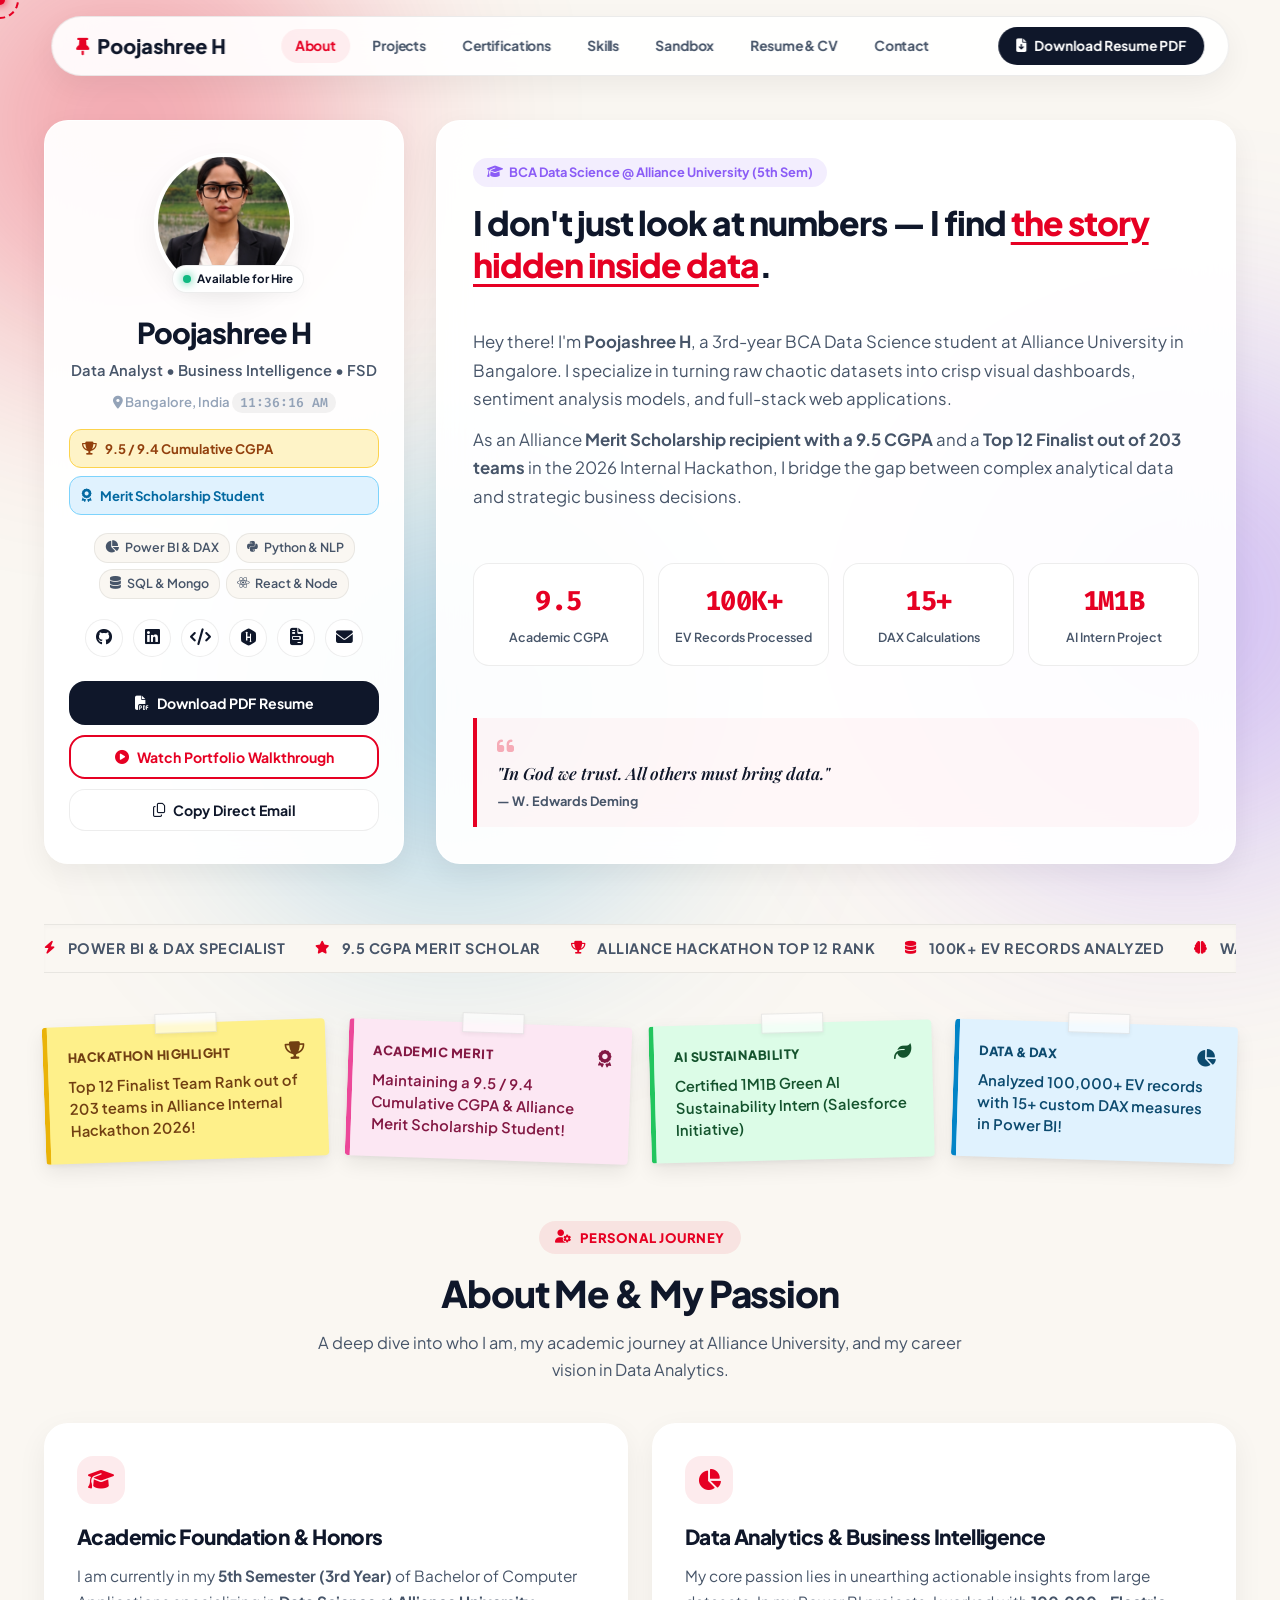
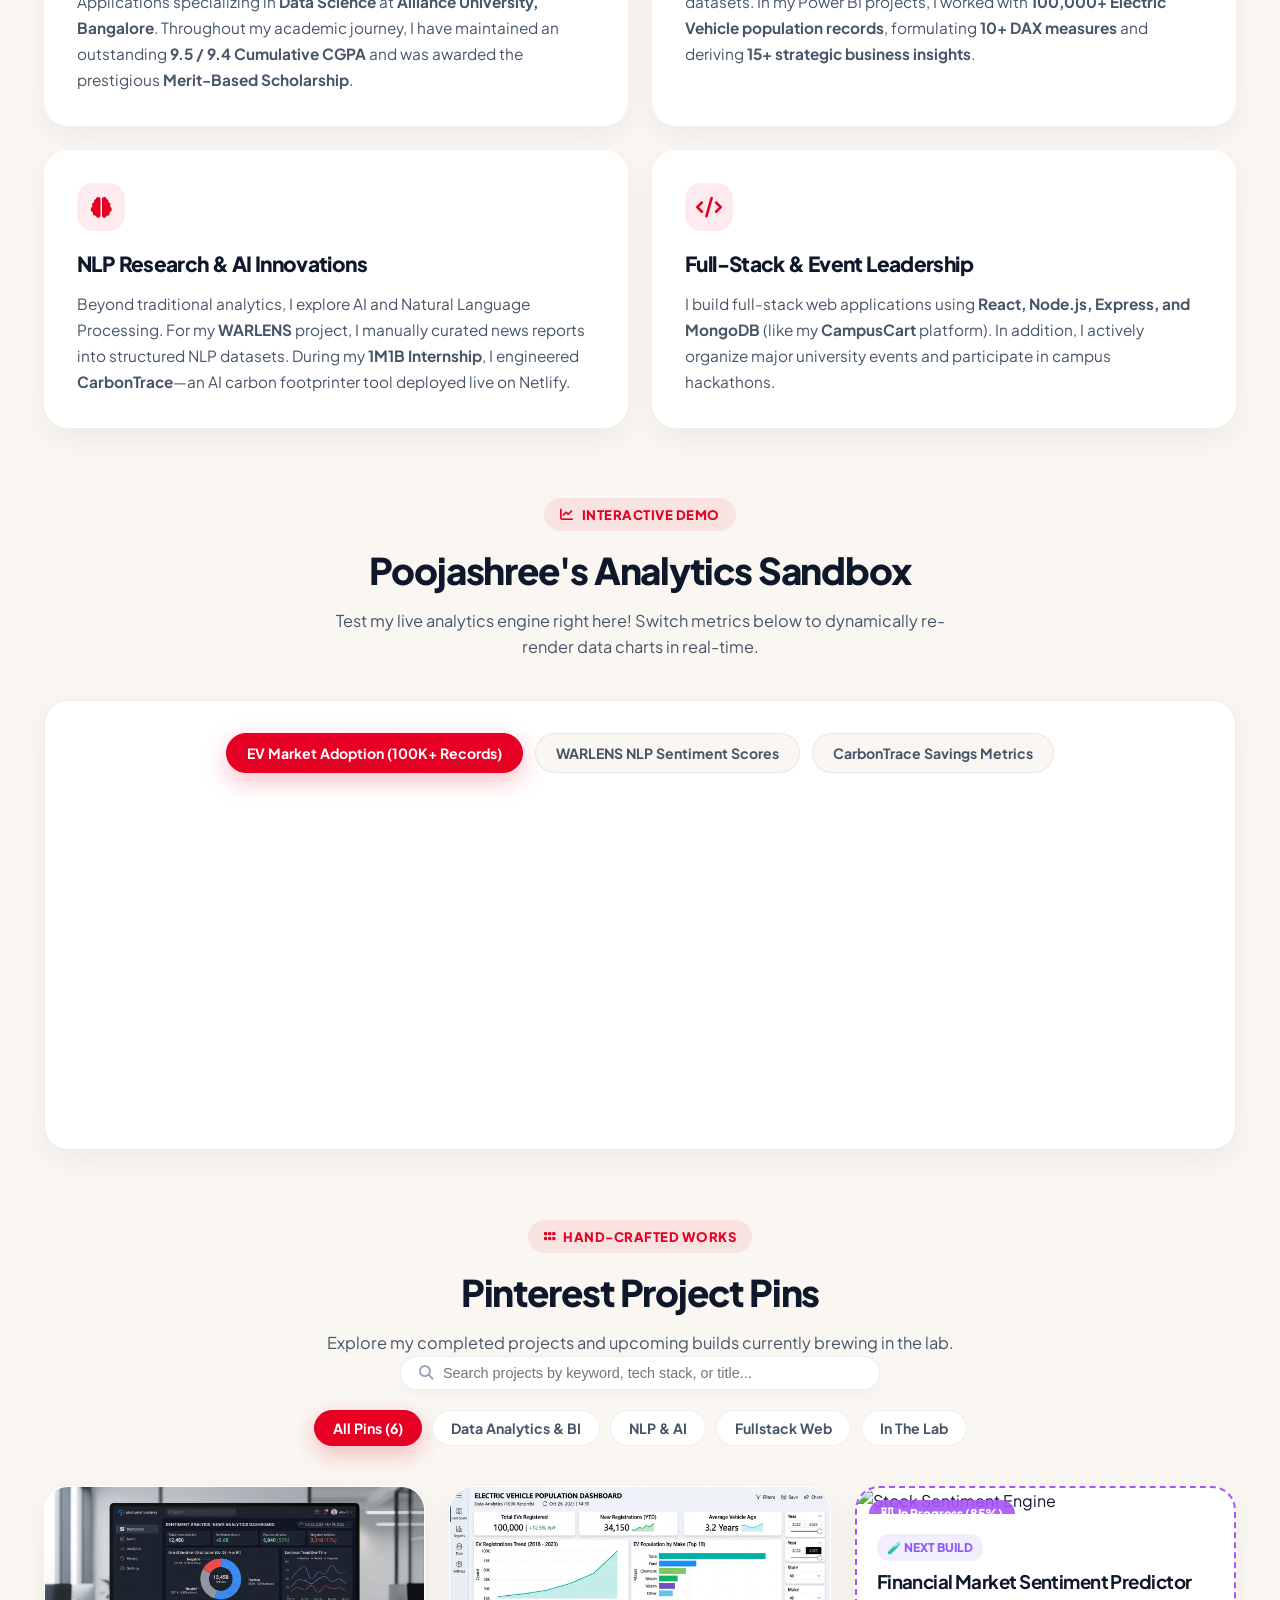
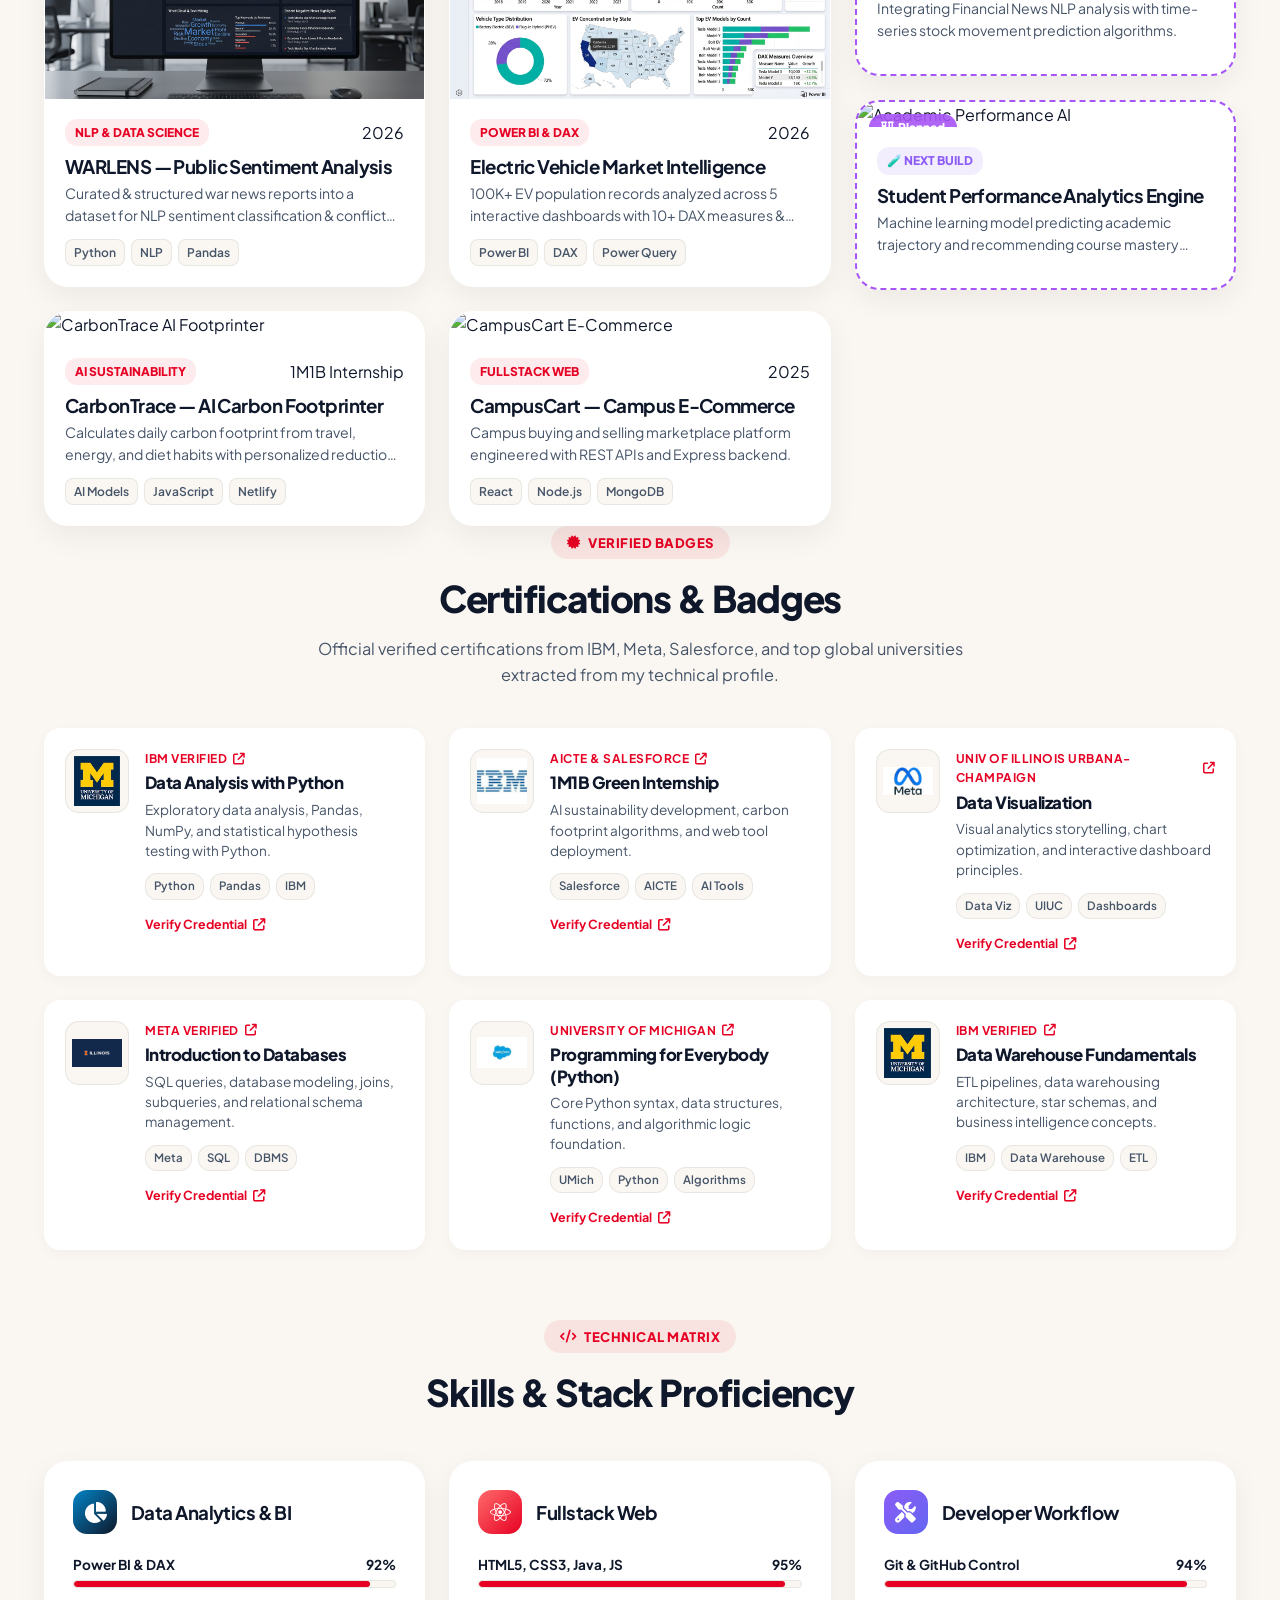
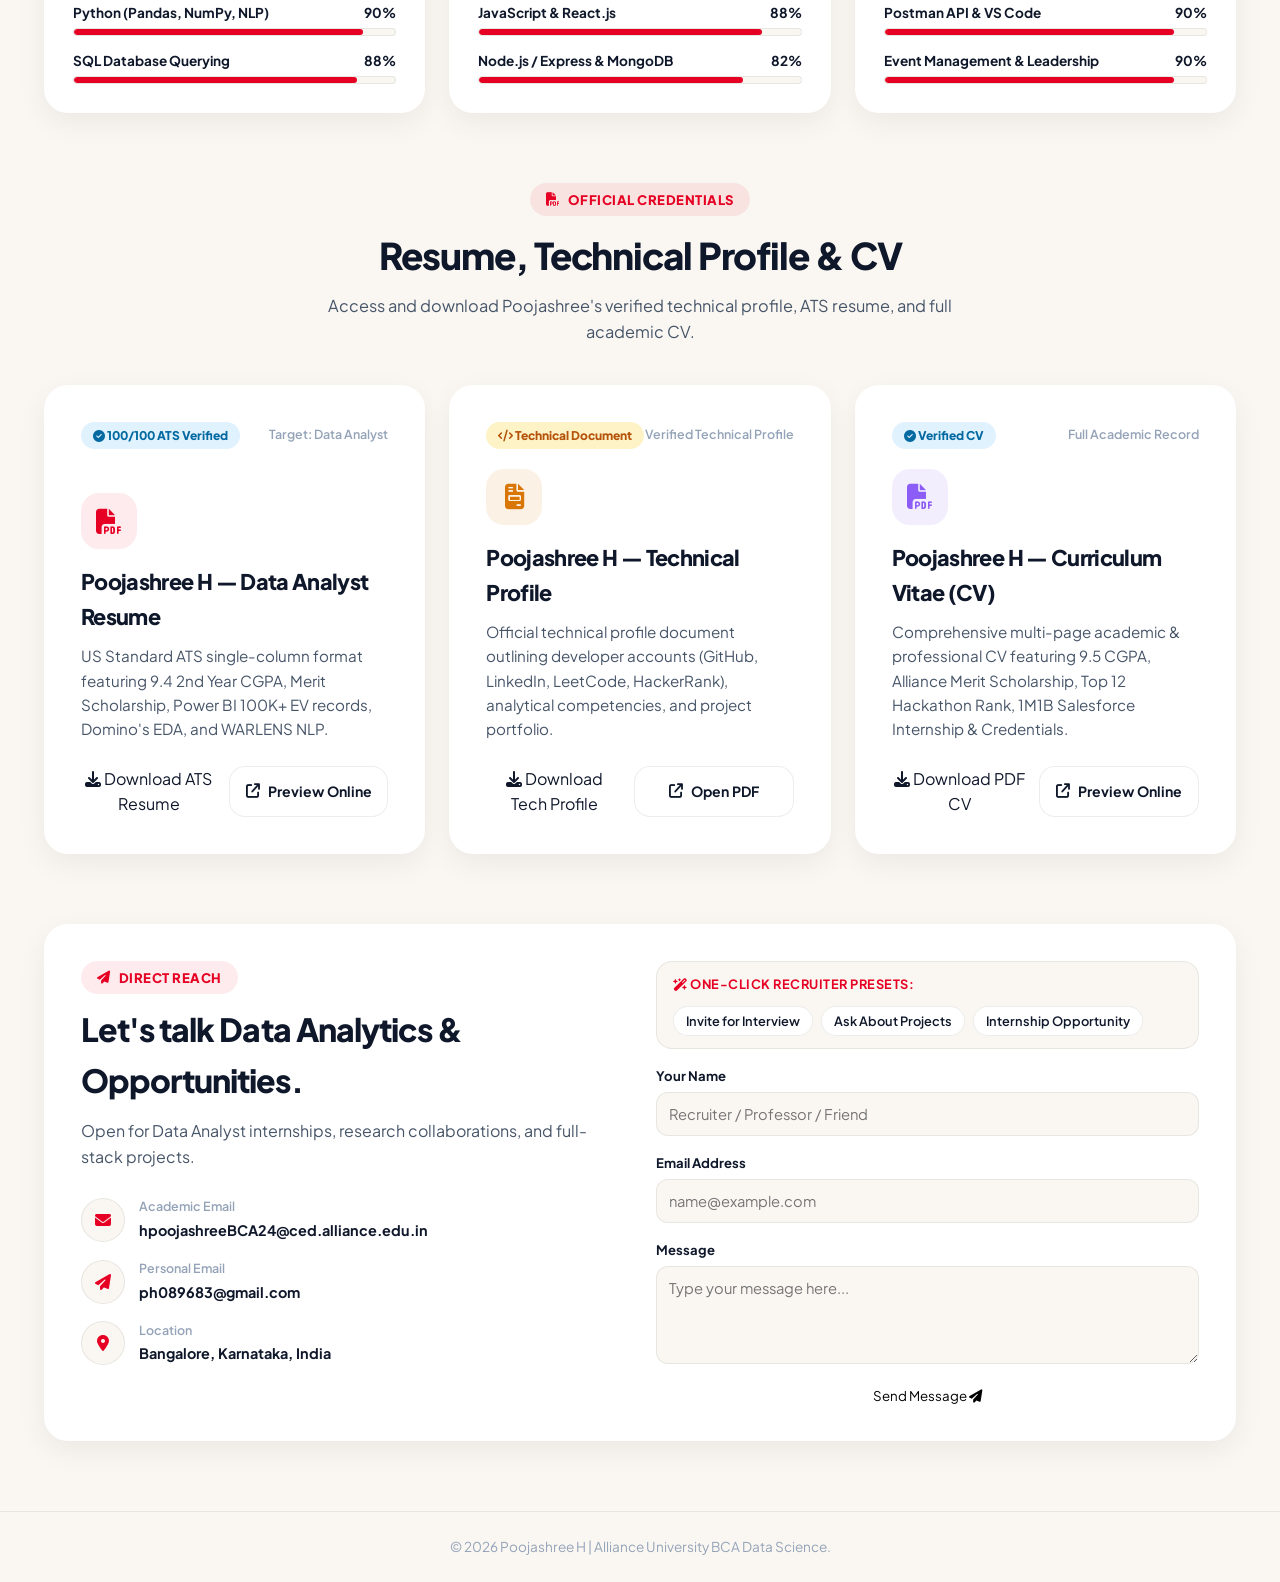
==== index.html @ 2c54588d "Initial portfolio deployment" ====
<!DOCTYPE html>
<html lang="en">
<head>
  <meta charset="UTF-8">
  <meta name="viewport" content="width=device-width, initial-scale=1.0">
  <title>Poojashree H | Data Analyst & Business Intelligence Portfolio</title>
  <meta name="description" content="Aesthetic Pinterest portfolio of Poojashree H. BCA Data Science student at Alliance University, Bangalore. CGPA 9.5, Power BI, NLP, Fullstack.">
  
  <!-- Google Fonts: Plus Jakarta Sans, Syne, Outfit, Playfair Display & Space Grotesk -->
  <link rel="preconnect" href="https://fonts.googleapis.com">
  <link rel="preconnect" href="https://fonts.gstatic.com" crossorigin>
  <link href="https://fonts.googleapis.com/css2?family=Plus+Jakarta+Sans:wght@400;500;600;700;800&family=Syne:wght@700;800&family=Outfit:wght@600;700;800&family=Playfair+Display:ital,wght@0,600;1,400&family=Space+Grotesk:wght@600;700&family=Fira+Code:wght@400;600&display=swap" rel="stylesheet">
  
  <!-- FontAwesome Icons -->
  <link rel="stylesheet" href="https://cdnjs.cloudflare.com/ajax/libs/font-awesome/6.4.0/css/all.min.css">
  
  <!-- Chart.js for Live Data Analytics Sandbox -->
  <script src="https://cdn.jsdelivr.net/npm/chart.js"></script>
  
  <!-- Stylesheet -->
  <link rel="stylesheet" href="styles.css">
</head>
<body>

  <!-- Ambient Background Blurs -->
  <div class="bg-blur bg-blur-1"></div>
  <div class="bg-blur bg-blur-2"></div>
  <div class="bg-blur bg-blur-3"></div>

  <!-- CLEAN AESTHETIC PINTEREST NAVBAR -->
  <header class="navbar" id="navbar">
    <div class="nav-container">
      
      <!-- Brand Logo -->
      <a href="#" class="brand-logo">
        <span class="logo-pin"><i class="fa-solid fa-thumbtack"></i></span>
        <span class="logo-text">Poojashree H</span>
      </a>

      <!-- Clean Nav Menu -->
      <nav class="nav-menu" id="nav-menu">
        <a href="#about" class="nav-link active">About</a>
        <a href="#projects" class="nav-link">Projects</a>
        <a href="#certs" class="nav-link">Certifications</a>
        <a href="#skills" class="nav-link">Skills</a>
        <a href="#sandbox" class="nav-link">Sandbox</a>
        <a href="#resumecv-section" class="nav-link">Resume & CV</a>
        <a href="#contact" class="nav-link">Contact</a>
      </nav>

      <!-- Clean Nav Actions -->
      <div class="nav-actions">
        <a href="assets/Poojashree_H_American_ATS_Resume.pdf" download class="clean-resume-btn" title="Download Official PDF Resume">
          <i class="fa-solid fa-file-arrow-down"></i> <span>Download Resume PDF</span>
        </a>
      </div>
    </div>
  </header>

  <main class="main-content">
    
    <!-- Hero / Profile Section -->
    <section class="hero-section" id="about">
      <div class="hero-container">
        
        <!-- Left Profile Card -->
        <div class="hero-profile-card tilt-card">
          <div class="profile-avatar-wrapper">
            <img src="assets/images/poojashree.png" alt="Poojashree H Photo" class="profile-img" id="profile-img">
            <span class="status-badge" title="Merit Scholar & Open to Opportunities">
              <span class="status-pulse"></span>
              <span>Available for Hire</span>
            </span>
          </div>

          <h1 class="dev-name">Poojashree H</h1>
          <p class="dev-title">Data Analyst • Business Intelligence • FSD</p>

          <div class="location-tag">
            <i class="fa-solid fa-location-dot"></i> Bangalore, India <span class="time-badge" id="live-clock">10:30 AM</span>
          </div>

          <!-- Academic Honors Badges -->
          <div class="academic-honors-container">
            <div class="honor-pill gpa-pill">
              <i class="fa-solid fa-trophy"></i>
              <span><strong>9.5 / 9.4</strong> Cumulative CGPA</span>
            </div>
            <div class="honor-pill scholar-pill">
              <i class="fa-solid fa-award"></i>
              <span>Merit Scholarship Student</span>
            </div>
          </div>

          <!-- Tech Stack Chips -->
          <div class="profile-tags">
            <span class="tag-chip"><i class="fa-solid fa-chart-pie"></i> Power BI & DAX</span>
            <span class="tag-chip"><i class="fa-brands fa-python"></i> Python & NLP</span>
            <span class="tag-chip"><i class="fa-solid fa-database"></i> SQL & Mongo</span>
            <span class="tag-chip"><i class="fa-brands fa-react"></i> React & Node</span>
          </div>

          <!-- Social Links Bar -->
          <div class="social-pills">
            <a href="https://github.com/Pooja27-web" target="_blank" class="social-pill" title="GitHub Profile"><i class="fa-brands fa-github"></i></a>
            <a href="https://linkedin.com/in/poojashree-harish-kumar" target="_blank" class="social-pill" title="LinkedIn Profile"><i class="fa-brands fa-linkedin"></i></a>
            <a href="https://leetcode.com/u/JAPOO_WEB_CODE/" target="_blank" class="social-pill" title="LeetCode Profile"><i class="fa-solid fa-code"></i></a>
            <a href="https://www.hackerrank.com/profile/ph089683" target="_blank" class="social-pill" title="HackerRank Profile"><i class="fa-brands fa-hackerrank"></i></a>
            <a href="assets/Poojashree_Technical_Profile.pdf" target="_blank" class="social-pill" title="Technical Profile Document (PDF)"><i class="fa-solid fa-file-invoice"></i></a>
            <a href="mailto:ph089683@gmail.com" class="social-pill" title="Direct Email"><i class="fa-solid fa-envelope"></i></a>
          </div>

          <!-- Action Buttons -->
          <div class="hero-buttons">
            <a href="assets/Poojashree_H_American_ATS_Resume.pdf" download class="action-btn download-btn">
              <i class="fa-solid fa-file-pdf"></i> Download PDF Resume
            </a>
            <button class="action-btn copy-btn" id="watch-presentation-btn" style="border: 2px solid var(--accent-pink); color: var(--accent-pink); font-weight: 700;">
              <i class="fa-solid fa-circle-play" style="color: var(--accent-pink);"></i> Watch Portfolio Walkthrough
            </button>
            <button class="action-btn copy-btn" id="copy-email-btn">
              <i class="fa-regular fa-copy"></i> Copy Direct Email
            </button>
          </div>
        </div>

        <!-- Right Creative Minimalist Moodboard Card -->
        <div class="hero-moodboard-card tilt-card">
          <div class="moodboard-header">
            <span class="pill-label"><i class="fa-solid fa-graduation-cap"></i> BCA Data Science @ Alliance University (5th Sem)</span>
            <h2 class="moodboard-heading">I don't just look at numbers — I find <span>the story hidden inside data</span>.</h2>
          </div>

          <div class="moodboard-bio-container">
            <p class="moodboard-bio">
              Hey there! I'm <strong>Poojashree H</strong>, a 3rd-year BCA Data Science student at Alliance University in Bangalore. I specialize in turning raw chaotic datasets into crisp visual dashboards, sentiment analysis models, and full-stack web applications.
            </p>
            <p class="moodboard-bio">
              As an Alliance <strong>Merit Scholarship recipient with a 9.5 CGPA</strong> and a <strong>Top 12 Finalist out of 203 teams</strong> in the 2026 Internal Hackathon, I bridge the gap between complex analytical data and strategic business decisions.
            </p>
          </div>

          <!-- Live Metrics Grid -->
          <div class="stats-grid">
            <div class="stat-card">
              <span class="stat-number">9.5</span>
              <span class="stat-label">Academic CGPA</span>
            </div>
            <div class="stat-card">
              <span class="stat-number">100K+</span>
              <span class="stat-label">EV Records Processed</span>
            </div>
            <div class="stat-card">
              <span class="stat-number">15+</span>
              <span class="stat-label">DAX Calculations</span>
            </div>
            <div class="stat-card">
              <span class="stat-number">1M1B</span>
              <span class="stat-label">AI Intern Project</span>
            </div>
          </div>

          <!-- Pinterest Quote Box -->
          <div class="moodboard-quote-box">
            <i class="fa-solid fa-quote-left quote-icon"></i>
            <p class="quote-text">"In God we trust. All others must bring data."</p>
            <span class="quote-author">— W. Edwards Deming</span>
          </div>

        </div>

      </div>
    </section>

    <!-- Infinite Tech & Achievements Marquee Ticker -->
    <div class="marquee-wrapper">
      <div class="marquee-track">
        <div class="marquee-item"><i class="fa-solid fa-bolt"></i> Power BI & DAX Specialist</div>
        <div class="marquee-item"><i class="fa-solid fa-star"></i> 9.5 CGPA Merit Scholar</div>
        <div class="marquee-item"><i class="fa-solid fa-trophy"></i> Alliance Hackathon Top 12 Rank</div>
        <div class="marquee-item"><i class="fa-solid fa-database"></i> 100K+ EV Records Analyzed</div>
        <div class="marquee-item"><i class="fa-solid fa-brain"></i> WARLENS NLP Sentiment Model</div>
        <div class="marquee-item"><i class="fa-solid fa-laptop-code"></i> CampusCart Full-Stack Web App</div>
        <div class="marquee-item"><i class="fa-solid fa-leaf"></i> Salesforce 1M1B Green AI Intern</div>
        <!-- Duplicate for Seamless Infinite Loop -->
        <div class="marquee-item"><i class="fa-solid fa-bolt"></i> Power BI & DAX Specialist</div>
        <div class="marquee-item"><i class="fa-solid fa-star"></i> 9.5 CGPA Merit Scholar</div>
        <div class="marquee-item"><i class="fa-solid fa-trophy"></i> Alliance Hackathon Top 12 Rank</div>
        <div class="marquee-item"><i class="fa-solid fa-database"></i> 100K+ EV Records Analyzed</div>
        <div class="marquee-item"><i class="fa-solid fa-brain"></i> WARLENS NLP Sentiment Model</div>
        <div class="marquee-item"><i class="fa-solid fa-laptop-code"></i> CampusCart Full-Stack Web App</div>
        <div class="marquee-item"><i class="fa-solid fa-leaf"></i> Salesforce 1M1B Green AI Intern</div>
      </div>
    </div>

    <!-- Interactive Draggable Sticky Notes -->
    <div class="sticky-notes-wrapper">
      <div class="sticky-note note-yellow" title="Drag me around!">
        <div class="note-header"><span>Hackathon Highlight</span><i class="fa-solid fa-trophy"></i></div>
        <p>Top 12 Finalist Team Rank out of 203 teams in Alliance Internal Hackathon 2026!</p>
      </div>
      
      <div class="sticky-note note-pink" title="Drag me around!">
        <div class="note-header"><span>Academic Merit</span><i class="fa-solid fa-award"></i></div>
        <p>Maintaining a 9.5 / 9.4 Cumulative CGPA & Alliance Merit Scholarship Student!</p>
      </div>

      <div class="sticky-note note-green" title="Drag me around!">
        <div class="note-header"><span>AI Sustainability</span><i class="fa-solid fa-leaf"></i></div>
        <p>Certified 1M1B Green AI Sustainability Intern (Salesforce Initiative)</p>
      </div>

      <div class="sticky-note note-blue" title="Drag me around!">
        <div class="note-header"><span>Data & DAX</span><i class="fa-solid fa-chart-pie"></i></div>
        <p>Analyzed 100,000+ EV records with 15+ custom DAX measures in Power BI!</p>
      </div>
    </div>

    <!-- ABOUT ME & PERSONAL STORY SECTION -->
    <section class="story-section" id="mystory">
      <div class="section-header">
        <span class="section-subtitle"><i class="fa-solid fa-user-gear"></i> Personal Journey</span>
        <h2 class="section-title">About Me & My Passion</h2>
        <p class="section-description">A deep dive into who I am, my academic journey at Alliance University, and my career vision in Data Analytics.</p>
      </div>

      <div class="story-grid">
        <div class="story-card">
          <div class="story-card-icon"><i class="fa-solid fa-graduation-cap"></i></div>
          <h3>Academic Foundation & Honors</h3>
          <p>
            I am currently in my <strong>5th Semester (3rd Year)</strong> of Bachelor of Computer Applications specializing in <strong>Data Science</strong> at <strong>Alliance University, Bangalore</strong>. Throughout my academic journey, I have maintained an outstanding <strong>9.5 / 9.4 Cumulative CGPA</strong> and was awarded the prestigious <strong>Merit-Based Scholarship</strong>.
          </p>
        </div>

        <div class="story-card">
          <div class="story-card-icon"><i class="fa-solid fa-chart-pie"></i></div>
          <h3>Data Analytics & Business Intelligence</h3>
          <p>
            My core passion lies in unearthing actionable insights from large datasets. In my Power BI projects, I worked with <strong>100,000+ Electric Vehicle population records</strong>, formulating <strong>10+ DAX measures</strong> and deriving <strong>15+ strategic business insights</strong>.
          </p>
        </div>

        <div class="story-card">
          <div class="story-card-icon"><i class="fa-solid fa-brain"></i></div>
          <h3>NLP Research & AI Innovations</h3>
          <p>
            Beyond traditional analytics, I explore AI and Natural Language Processing. For my <strong>WARLENS</strong> project, I manually curated news reports into structured NLP datasets. During my <strong>1M1B Internship</strong>, I engineered <strong>CarbonTrace</strong>—an AI carbon footprinter tool deployed live on Netlify.
          </p>
        </div>

        <div class="story-card">
          <div class="story-card-icon"><i class="fa-solid fa-code"></i></div>
          <h3>Full-Stack & Event Leadership</h3>
          <p>
            I build full-stack web applications using <strong>React, Node.js, Express, and MongoDB</strong> (like my <strong>CampusCart</strong> platform). In addition, I actively organize major university events and participate in campus hackathons.
          </p>
        </div>
      </div>
    </section>

    <!-- LIVE DATA ANALYTICS SANDBOX -->
    <section class="sandbox-section" id="sandbox">
      <div class="section-header">
        <span class="section-subtitle"><i class="fa-solid fa-chart-line"></i> Interactive Demo</span>
        <h2 class="section-title">Poojashree's Analytics Sandbox</h2>
        <p class="section-description">Test my live analytics engine right here! Switch metrics below to dynamically re-render data charts in real-time.</p>
      </div>

      <div class="sandbox-container">
        <div class="sandbox-controls">
          <button class="sandbox-btn active" data-dataset="ev">EV Market Adoption (100K+ Records)</button>
          <button class="sandbox-btn" data-dataset="sentiment">WARLENS NLP Sentiment Scores</button>
          <button class="sandbox-btn" data-dataset="carbon">CarbonTrace Savings Metrics</button>
        </div>

        <div class="sandbox-chart-wrapper">
          <canvas id="sandboxChart"></canvas>
        </div>
      </div>
    </section>

    <!-- Projects Section -->
    <section class="projects-section" id="projects">
      <div class="section-header">
        <span class="section-subtitle"><i class="fa-solid fa-grip"></i> Hand-Crafted Works</span>
        <h2 class="section-title">Pinterest Project Pins</h2>
        <p class="section-description">Explore my completed projects and upcoming builds currently brewing in the lab.</p>

        <div class="search-box">
          <i class="fa-solid fa-magnifying-glass"></i>
          <input type="text" id="pin-search-input" placeholder="Search projects by keyword, tech stack, or title...">
        </div>

        <div class="filter-bar">
          <button class="filter-tab active" data-filter="all">All Pins (6)</button>
          <button class="filter-tab" data-filter="data">Data Analytics & BI</button>
          <button class="filter-tab" data-filter="ai">NLP & AI</button>
          <button class="filter-tab" data-filter="web">Fullstack Web</button>
          <button class="filter-tab" data-filter="lab">In The Lab</button>
        </div>
      </div>

      <div class="pinterest-grid" id="projects-grid">
        <!-- Pin 1 -->
        <div class="pin-card" data-category="ai" data-id="1">
          <div class="pin-image-wrapper">
            <img src="assets/images/warlens_nlp_dashboard.jpg" alt="WARLENS Sentiment Analysis" class="pin-img">
            <div class="pin-overlay">
              <button class="pin-save-btn"><i class="fa-solid fa-heart"></i> <span class="like-count">48</span></button>
              <div class="pin-overlay-actions">
                <button class="pin-icon-btn view-details-btn"><i class="fa-solid fa-up-right-and-down-left-from-center"></i> View Details</button>
              </div>
            </div>
          </div>
          <div class="pin-content">
            <div class="pin-meta">
              <span class="pin-category-badge">NLP & Data Science</span>
              <span class="pin-date">2026</span>
            </div>
            <h3 class="pin-title">WARLENS — Public Sentiment Analysis</h3>
            <p class="pin-snippet">Curated & structured war news reports into a dataset for NLP sentiment classification & conflict analysis.</p>
            <div class="pin-tech-stack">
              <span>Python</span>
              <span>NLP</span>
              <span>Pandas</span>
            </div>
          </div>
        </div>

        <!-- Pin 2 -->
        <div class="pin-card" data-category="ai" data-id="2">
          <div class="pin-image-wrapper">
            <img src="https://images.unsplash.com/photo-1542601906990-b4d3fb778b09?auto=format&fit=crop&q=80&w=800" alt="CarbonTrace AI Footprinter" class="pin-img">
            <div class="pin-overlay">
              <button class="pin-save-btn"><i class="fa-solid fa-heart"></i> <span class="like-count">56</span></button>
              <div class="pin-overlay-actions">
                <button class="pin-icon-btn view-details-btn"><i class="fa-solid fa-up-right-and-down-left-from-center"></i> Live Demo</button>
              </div>
            </div>
          </div>
          <div class="pin-content">
            <div class="pin-meta">
              <span class="pin-category-badge">AI Sustainability</span>
              <span class="pin-date">1M1B Internship</span>
            </div>
            <h3 class="pin-title">CarbonTrace — AI Carbon Footprinter</h3>
            <p class="pin-snippet">Calculates daily carbon footprint from travel, energy, and diet habits with personalized reduction suggestions.</p>
            <div class="pin-tech-stack">
              <span>AI Models</span>
              <span>JavaScript</span>
              <span>Netlify</span>
            </div>
          </div>
        </div>

        <!-- Pin 3 -->
        <div class="pin-card" data-category="data" data-id="3">
          <div class="pin-image-wrapper">
            <img src="assets/images/powerbi_ev_dashboard.jpg" alt="EV Intelligence Dashboard" class="pin-img">
            <div class="pin-overlay">
              <button class="pin-save-btn"><i class="fa-solid fa-heart"></i> <span class="like-count">64</span></button>
              <div class="pin-overlay-actions">
                <button class="pin-icon-btn view-details-btn"><i class="fa-solid fa-up-right-and-down-left-from-center"></i> View Insights</button>
              </div>
            </div>
          </div>
          <div class="pin-content">
            <div class="pin-meta">
              <span class="pin-category-badge">Power BI & DAX</span>
              <span class="pin-date">2026</span>
            </div>
            <h3 class="pin-title">Electric Vehicle Market Intelligence</h3>
            <p class="pin-snippet">100K+ EV population records analyzed across 5 interactive dashboards with 10+ DAX measures & 15+ business insights.</p>
            <div class="pin-tech-stack">
              <span>Power BI</span>
              <span>DAX</span>
              <span>Power Query</span>
            </div>
          </div>
        </div>

        <!-- Pin 4 -->
        <div class="pin-card" data-category="web" data-id="4">
          <div class="pin-image-wrapper">
            <img src="https://images.unsplash.com/photo-1522542550221-31fd19575a2d?auto=format&fit=crop&q=80&w=800" alt="CampusCart E-Commerce" class="pin-img">
            <div class="pin-overlay">
              <button class="pin-save-btn"><i class="fa-solid fa-heart"></i> <span class="like-count">39</span></button>
              <div class="pin-overlay-actions">
                <button class="pin-icon-btn view-details-btn"><i class="fa-solid fa-up-right-and-down-left-from-center"></i> View Code</button>
              </div>
            </div>
          </div>
          <div class="pin-content">
            <div class="pin-meta">
              <span class="pin-category-badge">Fullstack Web</span>
              <span class="pin-date">2025</span>
            </div>
            <h3 class="pin-title">CampusCart — Campus E-Commerce</h3>
            <p class="pin-snippet">Campus buying and selling marketplace platform engineered with REST APIs and Express backend.</p>
            <div class="pin-tech-stack">
              <span>React</span>
              <span>Node.js</span>
              <span>MongoDB</span>
            </div>
          </div>
        </div>

        <!-- Pin 5: Lab 1 -->
        <div class="pin-card lab-card" data-category="lab" data-id="5">
          <div class="pin-image-wrapper">
            <img src="https://images.unsplash.com/photo-1611974789855-9c2a0a7236a3?auto=format&fit=crop&q=80&w=800" alt="Stock Sentiment Engine" class="pin-img">
            <div class="lab-badge"><i class="fa-solid fa-flask-vial"></i> In Progress (85%)</div>
          </div>
          <div class="pin-content">
            <div class="pin-meta">
              <span class="pin-category-badge lab-cat">🧪 Next Build</span>
            </div>
            <h3 class="pin-title">Financial Market Sentiment Predictor</h3>
            <p class="pin-snippet">Integrating Financial News NLP analysis with time-series stock movement prediction algorithms.</p>
          </div>
        </div>

        <!-- Pin 6: Lab 2 -->
        <div class="pin-card lab-card" data-category="lab" data-id="6">
          <div class="pin-image-wrapper">
            <img src="https://images.unsplash.com/photo-1516321318423-f06f85e504b3?auto=format&fit=crop&q=80&w=800" alt="Academic Performance AI" class="pin-img">
            <div class="lab-badge"><i class="fa-solid fa-flask-vial"></i> Planned</div>
          </div>
          <div class="pin-content">
            <div class="pin-meta">
              <span class="pin-category-badge lab-cat">🧪 Next Build</span>
            </div>
            <h3 class="pin-title">Student Performance Analytics Engine</h3>
            <p class="pin-snippet">Machine learning model predicting academic trajectory and recommending course mastery paths.</p>
          </div>
        </div>

      </div>
    </section>

    <!-- NEW VISUAL CERTIFICATIONS & BADGES GALLERY SECTION -->
    <section class="certs-section" id="certs">
      <div class="section-header">
        <span class="section-subtitle"><i class="fa-solid fa-certificate"></i> Verified Badges</span>
        <h2 class="section-title">Certifications & Badges</h2>
        <p class="section-description">Official verified certifications from IBM, Meta, Salesforce, and top global universities extracted from my technical profile.</p>
      </div>

      <div class="certs-grid">
        
        <!-- Cert Card 1: IBM Data Analysis -->
        <a class="cert-card" href="https://drive.google.com/file/d/1szQf0UYedSyGQvqtkGYZeWidbWFXowff/view?usp=sharing" target="_blank" rel="noopener noreferrer">
          <div class="cert-logo-box">
            <img src="assets/images/ibm_badge.jpg" alt="IBM Badge Logo" class="cert-logo-img">
          </div>
          <div class="cert-info">
            <span class="cert-issuer">IBM Verified <i class="fa-solid fa-arrow-up-right-from-square"></i></span>
            <h3 class="cert-name">Data Analysis with Python</h3>
            <p class="cert-desc">Exploratory data analysis, Pandas, NumPy, and statistical hypothesis testing with Python.</p>
            <div class="cert-tags">
              <span>Python</span><span>Pandas</span><span>IBM</span>
            </div>
            <div class="cert-verify-link">Verify Credential <i class="fa-solid fa-external-link"></i></div>
          </div>
        </a>

        <!-- Cert Card 2: 1M1B Salesforce & AICTE -->
        <a class="cert-card" href="https://drive.google.com/file/d/1_i7dfl61YzNl55rB3zCdNlJZaTsBYxIO/view?usp=sharing" target="_blank" rel="noopener noreferrer">
          <div class="cert-logo-box">
            <img src="assets/images/salesforce_badge.jpg" alt="Salesforce 1M1B Badge Logo" class="cert-logo-img">
          </div>
          <div class="cert-info">
            <span class="cert-issuer">AICTE & Salesforce <i class="fa-solid fa-arrow-up-right-from-square"></i></span>
            <h3 class="cert-name">1M1B Green Internship</h3>
            <p class="cert-desc">AI sustainability development, carbon footprint algorithms, and web tool deployment.</p>
            <div class="cert-tags">
              <span>Salesforce</span><span>AICTE</span><span>AI Tools</span>
            </div>
            <div class="cert-verify-link">Verify Credential <i class="fa-solid fa-external-link"></i></div>
          </div>
        </a>

        <!-- Cert Card 3: UIUC Data Visualization -->
        <a class="cert-card" href="https://coursera.org/share/6212edd8b0e869bb4ef5cf46ab9398d5" target="_blank" rel="noopener noreferrer">
          <div class="cert-logo-box">
            <img src="assets/images/illinois_badge.jpg" alt="University of Illinois Badge Logo" class="cert-logo-img">
          </div>
          <div class="cert-info">
            <span class="cert-issuer">Univ of Illinois Urbana-Champaign <i class="fa-solid fa-arrow-up-right-from-square"></i></span>
            <h3 class="cert-name">Data Visualization</h3>
            <p class="cert-desc">Visual analytics storytelling, chart optimization, and interactive dashboard principles.</p>
            <div class="cert-tags">
              <span>Data Viz</span><span>UIUC</span><span>Dashboards</span>
            </div>
            <div class="cert-verify-link">Verify Credential <i class="fa-solid fa-external-link"></i></div>
          </div>
        </a>

        <!-- Cert Card 4: Meta Databases -->
        <a class="cert-card" href="https://drive.google.com/file/d/1i7wUnd2KhPNAuzYLe9OFiE3HSS8W0gqe/view?usp=sharing" target="_blank" rel="noopener noreferrer">
          <div class="cert-logo-box">
            <img src="assets/images/meta_badge.jpg" alt="Meta Badge Logo" class="cert-logo-img">
          </div>
          <div class="cert-info">
            <span class="cert-issuer">Meta Verified <i class="fa-solid fa-arrow-up-right-from-square"></i></span>
            <h3 class="cert-name">Introduction to Databases</h3>
            <p class="cert-desc">SQL queries, database modeling, joins, subqueries, and relational schema management.</p>
            <div class="cert-tags">
              <span>Meta</span><span>SQL</span><span>DBMS</span>
            </div>
            <div class="cert-verify-link">Verify Credential <i class="fa-solid fa-external-link"></i></div>
          </div>
        </a>

        <!-- Cert Card 5: University of Michigan Python -->
        <a class="cert-card" href="https://coursera.org/share/b0cf48a02892358c4c31a46ca734e06a" target="_blank" rel="noopener noreferrer">
          <div class="cert-logo-box">
            <img src="assets/images/michigan_badge.jpg" alt="University of Michigan Badge Logo" class="cert-logo-img">
          </div>
          <div class="cert-info">
            <span class="cert-issuer">University of Michigan <i class="fa-solid fa-arrow-up-right-from-square"></i></span>
            <h3 class="cert-name">Programming for Everybody (Python)</h3>
            <p class="cert-desc">Core Python syntax, data structures, functions, and algorithmic logic foundation.</p>
            <div class="cert-tags">
              <span>UMich</span><span>Python</span><span>Algorithms</span>
            </div>
            <div class="cert-verify-link">Verify Credential <i class="fa-solid fa-external-link"></i></div>
          </div>
        </a>

        <!-- Cert Card 6: IBM Data Warehouse -->
        <a class="cert-card" href="https://www.coursera.org/account/accomplishments/certificate/Q9G4VKRBZ4YW" target="_blank" rel="noopener noreferrer">
          <div class="cert-logo-box">
            <img src="assets/images/ibm_badge.jpg" alt="IBM Data Warehouse Logo" class="cert-logo-img">
          </div>
          <div class="cert-info">
            <span class="cert-issuer">IBM Verified <i class="fa-solid fa-arrow-up-right-from-square"></i></span>
            <h3 class="cert-name">Data Warehouse Fundamentals</h3>
            <p class="cert-desc">ETL pipelines, data warehousing architecture, star schemas, and business intelligence concepts.</p>
            <div class="cert-tags">
              <span>IBM</span><span>Data Warehouse</span><span>ETL</span>
            </div>
            <div class="cert-verify-link">Verify Credential <i class="fa-solid fa-external-link"></i></div>
          </div>
        </a>

      </div>
    </section>

    <!-- Skills Section -->
    <section class="skills-section" id="skills">
      <div class="section-header">
        <span class="section-subtitle"><i class="fa-solid fa-code"></i> Technical Matrix</span>
        <h2 class="section-title">Skills & Stack Proficiency</h2>
      </div>

      <div class="skills-grid">
        <div class="skill-card">
          <div class="skill-card-header">
            <div class="icon-box data-box"><i class="fa-solid fa-chart-pie"></i></div>
            <h3>Data Analytics & BI</h3>
          </div>
          <div class="skill-list">
            <div class="skill-item">
              <div class="skill-info"><span>Power BI & DAX</span><span>92%</span></div>
              <div class="progress-bar"><div class="progress-fill" style="width: 92%;"></div></div>
            </div>
            <div class="skill-item">
              <div class="skill-info"><span>Python (Pandas, NumPy, NLP)</span><span>90%</span></div>
              <div class="progress-bar"><div class="progress-fill" style="width: 90%;"></div></div>
            </div>
            <div class="skill-item">
              <div class="skill-info"><span>SQL Database Querying</span><span>88%</span></div>
              <div class="progress-bar"><div class="progress-fill" style="width: 88%;"></div></div>
            </div>
          </div>
        </div>

        <div class="skill-card">
          <div class="skill-card-header">
            <div class="icon-box frontend-box"><i class="fa-brands fa-react"></i></div>
            <h3>Fullstack Web</h3>
          </div>
          <div class="skill-list">
            <div class="skill-item">
              <div class="skill-info"><span>HTML5, CSS3, Java, JS</span><span>95%</span></div>
              <div class="progress-bar"><div class="progress-fill" style="width: 95%;"></div></div>
            </div>
            <div class="skill-item">
              <div class="skill-info"><span>JavaScript & React.js</span><span>88%</span></div>
              <div class="progress-bar"><div class="progress-fill" style="width: 88%;"></div></div>
            </div>
            <div class="skill-item">
              <div class="skill-info"><span>Node.js / Express & MongoDB</span><span>82%</span></div>
              <div class="progress-bar"><div class="progress-fill" style="width: 82%;"></div></div>
            </div>
          </div>
        </div>

        <div class="skill-card">
          <div class="skill-card-header">
            <div class="icon-box tools-box"><i class="fa-solid fa-screwdriver-wrench"></i></div>
            <h3>Developer Workflow</h3>
          </div>
          <div class="skill-list">
            <div class="skill-item">
              <div class="skill-info"><span>Git & GitHub Control</span><span>94%</span></div>
              <div class="progress-bar"><div class="progress-fill" style="width: 94%;"></div></div>
            </div>
            <div class="skill-item">
              <div class="skill-info"><span>Postman API & VS Code</span><span>90%</span></div>
              <div class="progress-bar"><div class="progress-fill" style="width: 90%;"></div></div>
            </div>
            <div class="skill-item">
              <div class="skill-info"><span>Event Management & Leadership</span><span>90%</span></div>
              <div class="progress-bar"><div class="progress-fill" style="width: 90%;"></div></div>
            </div>
          </div>
        </div>
      </div>
    </section>

    <!-- RESUME, TECHNICAL PROFILE & CV SECTION -->
    <section class="resumecv-section" id="resumecv-section">
      <div class="section-header">
        <span class="section-subtitle"><i class="fa-solid fa-file-pdf"></i> Official Credentials</span>
        <h2 class="section-title">Resume, Technical Profile & CV</h2>
        <p class="section-description">Access and download Poojashree's verified technical profile, ATS resume, and full academic CV.</p>
      </div>

      <div class="resumecv-grid">
        <!-- Card 1: ATS Resume -->
        <div class="resumecv-card active-card">
          <div class="card-tag-header">
            <span class="tag-status live-tag"><i class="fa-solid fa-circle-check"></i> 100/100 ATS Verified</span>
            <span class="tag-date">Target: Data Analyst</span>
          </div>

          <div class="card-main-body">
            <div class="doc-icon"><i class="fa-solid fa-file-pdf"></i></div>
            <h3>Poojashree H — Data Analyst Resume</h3>
            <p>US Standard ATS single-column format featuring 9.4 2nd Year CGPA, Merit Scholarship, Power BI 100K+ EV records, Domino's EDA, and WARLENS NLP.</p>
            
            <div class="doc-actions">
              <a href="assets/Poojashree_H_American_ATS_Resume.pdf" download class="primary-btn doc-btn">
                <i class="fa-solid fa-download"></i> Download ATS Resume
              </a>
              <a href="Poojashree_H_American_ATS_Resume.html" target="_blank" class="action-btn copy-btn doc-btn-outline">
                <i class="fa-solid fa-arrow-up-right-from-square"></i> Preview Online
              </a>
            </div>
          </div>
        </div>

        <!-- Card 2: Technical Profile PDF -->
        <div class="resumecv-card active-card">
          <div class="card-tag-header">
            <span class="tag-status live-tag" style="background:#FEF3C7; color:#B45309;"><i class="fa-solid fa-code"></i> Technical Document</span>
            <span class="tag-date">Verified Technical Profile</span>
          </div>

          <div class="card-main-body">
            <div class="doc-icon alt-icon" style="background:rgba(217, 119, 6, 0.1); color:#D97706;"><i class="fa-solid fa-file-invoice"></i></div>
            <h3>Poojashree H — Technical Profile</h3>
            <p>Official technical profile document outlining developer accounts (GitHub, LinkedIn, LeetCode, HackerRank), analytical competencies, and project portfolio.</p>
            
            <div class="doc-actions">
              <a href="assets/Poojashree_Technical_Profile.pdf" download class="primary-btn doc-btn">
                <i class="fa-solid fa-download"></i> Download Tech Profile
              </a>
              <a href="assets/Poojashree_Technical_Profile.pdf" target="_blank" class="action-btn copy-btn doc-btn-outline">
                <i class="fa-solid fa-arrow-up-right-from-square"></i> Open PDF
              </a>
            </div>
          </div>
        </div>

        <!-- Card 3: Curriculum Vitae (CV) -->
        <div class="resumecv-card active-card">
          <div class="card-tag-header">
            <span class="tag-status live-tag"><i class="fa-solid fa-circle-check"></i> Verified CV</span>
            <span class="tag-date">Full Academic Record</span>
          </div>

          <div class="card-main-body">
            <div class="doc-icon alt-icon"><i class="fa-solid fa-file-pdf"></i></div>
            <h3>Poojashree H — Curriculum Vitae (CV)</h3>
            <p>Comprehensive multi-page academic & professional CV featuring 9.5 CGPA, Alliance Merit Scholarship, Top 12 Hackathon Rank, 1M1B Salesforce Internship & Credentials.</p>
            
            <div class="doc-actions">
              <a href="assets/Poojashree_H_Curriculum_Vitae.pdf" download class="primary-btn doc-btn">
                <i class="fa-solid fa-download"></i> Download PDF CV
              </a>
              <a href="cv.html" target="_blank" class="action-btn copy-btn doc-btn-outline">
                <i class="fa-solid fa-arrow-up-right-from-square"></i> Preview Online
              </a>
            </div>
          </div>
        </div>
      </div>
    </section>

    <!-- Contact Form Section -->
    <section class="contact-section" id="contact">
      <div class="contact-container">
        <div class="contact-info-card">
          <span class="section-subtitle"><i class="fa-solid fa-paper-plane"></i> Direct Reach</span>
          <h2 class="contact-heading">Let's talk Data Analytics & Opportunities.</h2>
          <p class="contact-desc">Open for Data Analyst internships, research collaborations, and full-stack projects.</p>

          <div class="contact-details">
            <div class="contact-detail-item">
              <div class="detail-icon"><i class="fa-solid fa-envelope"></i></div>
              <div>
                <span class="detail-label">Academic Email</span>
                <span class="detail-val">hpoojashreeBCA24@ced.alliance.edu.in</span>
              </div>
            </div>

            <div class="contact-detail-item">
              <div class="detail-icon"><i class="fa-solid fa-paper-plane"></i></div>
              <div>
                <span class="detail-label">Personal Email</span>
                <span class="detail-val">ph089683@gmail.com</span>
              </div>
            </div>

            <div class="contact-detail-item">
              <div class="detail-icon"><i class="fa-solid fa-location-dot"></i></div>
              <div>
                <span class="detail-label">Location</span>
                <span class="detail-val">Bangalore, Karnataka, India</span>
              </div>
            </div>
          </div>
        </div>

        <div class="contact-form-card">
          <div class="quick-preset-container">
            <span class="preset-label"><i class="fa-solid fa-wand-magic-sparkles"></i> One-Click Recruiter Presets:</span>
            <button type="button" class="preset-chip" data-msg="Hi Poojashree, I reviewed your portfolio and would love to schedule an interview for a Data Analyst role!">Invite for Interview</button>
            <button type="button" class="preset-chip" data-msg="Hi Poojashree, I would like to learn more about your Power BI Electric Vehicle & DAX projects.">Ask About Projects</button>
            <button type="button" class="preset-chip" data-msg="Hi Poojashree, we have a Data Analytics / BI Internship opportunity and would love to connect.">Internship Opportunity</button>
          </div>
          <form id="contact-form" class="contact-form">
            <div class="form-group">
              <label for="name">Your Name</label>
              <input type="text" id="name" required placeholder="Recruiter / Professor / Friend">
            </div>

            <div class="form-group">
              <label for="email">Email Address</label>
              <input type="email" id="email" required placeholder="name@example.com">
            </div>

            <div class="form-group">
              <label for="message">Message</label>
              <textarea id="message" rows="4" required placeholder="Type your message here..."></textarea>
            </div>

            <button type="submit" class="cta-btn primary-btn submit-btn" id="submit-btn">
              <span>Send Message</span>
              <i class="fa-solid fa-paper-plane"></i>
            </button>
          </form>
        </div>
      </div>
    </section>

  </main>

  <!-- Footer -->
  <footer class="footer">
    <div class="footer-container">
      <p class="footer-copy">&copy; 2026 Poojashree H | Alliance University BCA Data Science.</p>
    </div>
  </footer>

  <!-- Project Modal Window -->
  <div class="modal-backdrop" id="project-modal">
    <div class="modal-window">
      <button class="modal-close" id="modal-close-btn">&times;</button>
      <div class="modal-body">
        <div class="modal-img-wrapper">
          <img src="" alt="Project View" id="modal-img" class="modal-img">
        </div>
        <div class="modal-info">
          <span class="pin-category-badge" id="modal-badge">Category</span>
          <h2 class="modal-title" id="modal-title">Project Title</h2>
          <p class="modal-description" id="modal-desc">Description</p>
          <div class="modal-tech-wrapper">
            <div class="pin-tech-stack" id="modal-tech"></div>
          </div>
          <div class="modal-actions">
            <a href="#" target="_blank" id="modal-demo-btn" class="modal-btn primary-modal-btn"><i class="fa-solid fa-globe"></i> View Live / Demo</a>
            <a href="#" target="_blank" id="modal-github-btn" class="modal-btn secondary-modal-btn"><i class="fa-brands fa-github"></i> GitHub Repo</a>
          </div>
        </div>
      </div>
    </div>
  </div>

  <!-- Inline PDF Document Preview Modal -->
  <div class="modal-backdrop" id="pdf-preview-modal">
    <div class="pdf-modal-container">
      <div class="pdf-modal-header">
        <h3 id="pdf-modal-title"><i class="fa-solid fa-file-pdf" style="color:#E60023;"></i> PDF Document Viewer</h3>
        <div class="pdf-modal-actions">
          <a href="#" id="pdf-modal-download" download class="modal-btn primary-modal-btn" style="text-decoration:none;"><i class="fa-solid fa-download"></i> Download PDF</a>
          <button class="modal-close" id="pdf-modal-close-btn">&times;</button>
        </div>
      </div>
      <iframe id="pdf-modal-iframe" src="" title="PDF Document Viewer"></iframe>
    </div>
  </div>

  <!-- Video Presentation Modal -->
  <div class="modal-backdrop" id="video-presentation-modal">
    <div class="pdf-modal-container" style="max-width: 900px; height: 580px;">
      <div class="pdf-modal-header">
        <h3><i class="fa-solid fa-circle-play" style="color:#E60023;"></i> Poojashree H — Portfolio Presentation Walkthrough</h3>
        <button class="modal-close" id="video-modal-close-btn">&times;</button>
      </div>
      <div style="width: 100%; height: calc(100% - 60px); background: #000; display: flex; align-items: center; justify-content: center; position: relative;">
        <iframe id="video-modal-iframe" src="" title="Portfolio Walkthrough Video" style="width:100%; height:100%; border:none;" allowfullscreen></iframe>
      </div>
    </div>
  </div>

  <!-- Toast Notification -->
  <div class="toast" id="toast">
    <i class="fa-solid fa-circle-check"></i>
    <span id="toast-message">Message sent!</span>
  </div>

  <!-- Spotlight Command Palette Modal (Ctrl + K) -->
  <div class="cmd-modal-backdrop" id="cmd-palette-modal">
    <div class="cmd-palette-box">
      <div class="cmd-header">
        <i class="fa-solid fa-magnifying-glass"></i>
        <input type="text" id="cmd-input" class="cmd-input" placeholder="Type a command or search (e.g. Resume, Power BI, Email)..." autofocus>
        <button class="modal-close" id="cmd-close-btn" style="position:static; font-size:1.4rem;">&times;</button>
      </div>
      <div class="cmd-list" id="cmd-list">
        <div class="cmd-item" data-action="download-resume">
          <div class="cmd-item-info"><i class="fa-solid fa-file-pdf" style="color:#E60023;"></i> <span>Download ATS Resume PDF</span></div>
          <span class="cmd-shortcut">PDF</span>
        </div>
        <div class="cmd-item" data-action="download-cv">
          <div class="cmd-item-info"><i class="fa-solid fa-scroll" style="color:#8B5CF6;"></i> <span>Download Academic CV PDF</span></div>
          <span class="cmd-shortcut">PDF</span>
        </div>
        <div class="cmd-item" data-action="view-ev-project">
          <div class="cmd-item-info"><i class="fa-solid fa-chart-pie" style="color:#0284C7;"></i> <span>View Power BI EV Population Dashboard</span></div>
          <span class="cmd-shortcut">Project #3</span>
        </div>
        <div class="cmd-item" data-action="view-warlens">
          <div class="cmd-item-info"><i class="fa-solid fa-brain" style="color:#E60023;"></i> <span>View WARLENS NLP Sentiment Engine</span></div>
          <span class="cmd-shortcut">Project #1</span>
        </div>
        <div class="cmd-item" data-action="copy-email">
          <div class="cmd-item-info"><i class="fa-solid fa-envelope" style="color:#10B981;"></i> <span>Copy Direct Email (ph089683@gmail.com)</span></div>
          <span class="cmd-shortcut">Copy</span>
        </div>
        <div class="cmd-item" data-action="copy-phone">
          <div class="cmd-item-info"><i class="fa-solid fa-phone" style="color:#E05A47;"></i> <span>Copy Phone Number (+91 8050606420)</span></div>
          <span class="cmd-shortcut">Copy</span>
        </div>
      </div>
    </div>
  </div>

  <!-- Custom Pink Dotted Interactive Cursor -->
  <div class="cursor-dot" id="cursor-dot"></div>
  <div class="cursor-ring" id="cursor-ring"></div>

  <script src="app.js"></script>
</body>
</html>
---- styles.css ----
/* ==========================================================================
   POOJASHREE H - PINTEREST AESTHETIC PORTFOLIO (LIGHT THEME PERFECTED)
   Includes: Analytics Sandbox, Story Grid, Resume & CV Section, Masonry Grid
   ========================================================================== */

:root {
  --font-sans: 'Plus Jakarta Sans', -apple-system, sans-serif;
  --font-heading: 'Plus Jakarta Sans', -apple-system, sans-serif;
  --font-body: 'Plus Jakarta Sans', sans-serif;
  --font-serif: 'Playfair Display', Georgia, serif;
  --font-code: 'Fira Code', monospace;

  /* Typography Scale & Weights */
  --font-weight-normal: 500;
  --font-weight-medium: 600;
  --font-weight-bold: 700;
  --font-weight-heavy: 800;

  /* Pure Light Theme Palette */
  --bg-primary: #FAF7F2;      /* Soft Pinterest Warm Canvas */
  --bg-secondary: #FFFFFF;    /* Pure White Cards */
  --bg-card: rgba(255, 255, 255, 0.95);
  --text-primary: #0F172A;    /* Deep Slate Charcoal Text */
  --text-secondary: #475569;  /* Muted Slate Text */
  --text-muted: #94A3B8;      /* Subtle Caption Text */
  
  --accent-pink: #E60023;     /* Iconic Pinterest Red */
  --accent-coral: #E05A47;    /* Warm Coral */
  --accent-purple: #8B5CF6;   /* Pastel Purple */
  --accent-cyan: #0284C7;     /* Soft Blue */
  --accent-green: #10B981;    /* Fresh Green */
  
  --border-light: rgba(0, 0, 0, 0.07);
  --border-card: rgba(255, 255, 255, 0.95);
  --shadow-sm: 0 4px 14px rgba(0, 0, 0, 0.03);
  --shadow-md: 0 10px 30px rgba(0, 0, 0, 0.06);
  --shadow-lg: 0 20px 40px rgba(0, 0, 0, 0.1);
  --shadow-glow: 0 8px 24px rgba(230, 0, 35, 0.25);

  --glass-bg: rgba(255, 255, 255, 0.92);
  --glass-border: rgba(255, 255, 255, 0.95);
  --glass-blur: blur(25px);
  --radius-lg: 24px;
  --radius-md: 16px;
  --radius-sm: 12px;

  --transition-fast: 0.2s cubic-bezier(0.16, 1, 0.3, 1);
  --transition-spring: 0.4s cubic-bezier(0.34, 1.56, 0.64, 1);
}

/* Typography Hierarchy Utilities */
h1, h2, h3, h4, h5, h6 {
  font-family: var(--font-heading);
  letter-spacing: -0.03em;
  color: var(--text-primary);
}

p, span, li, a {
  font-family: var(--font-sans);
}

.mono-text, .stat-number, .badge-mono {
  font-family: var(--font-code) !important;
  letter-spacing: -0.02em;
}

.editorial-serif {
  font-family: var(--font-serif) !important;
  font-style: italic;
}

/* Base Reset */
* { margin: 0; padding: 0; box-sizing: border-box; }

html { scroll-behavior: smooth; font-size: 16px; }

body {
  font-family: var(--font-sans);
  background-color: var(--bg-primary);
  color: var(--text-primary);
  line-height: 1.6;
  overflow-x: hidden;
  position: relative;
}

/* Ambient Blurs */
.bg-blur {
  position: fixed;
  border-radius: 50%;
  filter: blur(120px);
  z-index: -1;
  pointer-events: none;
  opacity: 0.35;
}
.bg-blur-1 { width: 450px; height: 450px; background: var(--accent-pink); top: -100px; left: -100px; }
.bg-blur-2 { width: 500px; height: 500px; background: var(--accent-purple); top: 40%; right: -150px; }
.bg-blur-3 { width: 400px; height: 400px; background: var(--accent-cyan); bottom: 0; left: 20%; }

a { text-decoration: none; color: inherit; }
button { cursor: pointer; border: none; background: none; font-family: inherit; }

/* CLEAN MINIMAL PINTEREST NAVBAR */
.navbar {
  position: fixed;
  top: 16px;
  left: 50%;
  transform: translateX(-50%);
  width: 92%;
  max-width: 1240px;
  z-index: 1000;
  background: rgba(255, 255, 255, 0.92);
  backdrop-filter: blur(25px);
  -webkit-backdrop-filter: blur(25px);
  border: 1px solid rgba(0, 0, 0, 0.08);
  border-radius: 40px;
  padding: 10px 24px;
  box-shadow: 0 10px 30px rgba(0, 0, 0, 0.06);
  transition: var(--transition-fast);
}

.nav-container { display: flex; align-items: center; justify-content: space-between; }

.brand-logo {
  display: flex;
  align-items: center;
  gap: 8px;
  font-weight: 800;
  font-size: 1.25rem;
  font-family: var(--font-heading);
}

.logo-pin { color: var(--accent-pink); font-size: 1.1rem; }
.logo-text .dot { color: var(--accent-pink); }

.nav-menu {
  display: flex;
  align-items: center;
  gap: 8px;
}

.nav-link {
  font-size: 0.86rem;
  font-weight: 700;
  color: var(--text-secondary);
  transition: var(--transition-fast);
  padding: 6px 14px;
  border-radius: 20px;
  letter-spacing: -0.01em;
}

.nav-link:hover, .nav-link.active {
  color: var(--accent-pink);
  background: rgba(230, 0, 35, 0.06);
}

.nav-actions { display: flex; align-items: center; gap: 14px; }

.clean-resume-btn {
  background: var(--text-primary);
  color: white;
  padding: 8px 18px;
  border-radius: 30px;
  font-weight: 700;
  font-size: 0.85rem;
  display: inline-flex;
  align-items: center;
  gap: 8px;
  transition: var(--transition-spring);
}

.clean-resume-btn:hover {
  background: var(--accent-pink);
  transform: translateY(-2px);
  box-shadow: var(--shadow-glow);
}

/* Command Palette Spotlight Modal */
.cmd-modal-backdrop {
  position: fixed;
  inset: 0;
  background: rgba(15, 23, 42, 0.6);
  backdrop-filter: blur(8px);
  z-index: 5000;
  display: flex;
  align-items: flex-start;
  justify-content: center;
  padding-top: 100px;
  opacity: 0;
  pointer-events: none;
  transition: opacity 0.25s ease;
}
.cmd-modal-backdrop.open { opacity: 1; pointer-events: auto; }

.cmd-palette-box {
  background: white;
  border-radius: var(--radius-lg);
  width: 90%;
  max-width: 620px;
  box-shadow: 0 25px 50px rgba(0, 0, 0, 0.2);
  border: 1px solid var(--border-light);
  overflow: hidden;
}

.cmd-header {
  display: flex;
  align-items: center;
  gap: 12px;
  padding: 16px 20px;
  border-bottom: 1px solid var(--border-light);
  background: var(--bg-primary);
}
.cmd-header i { color: var(--accent-pink); font-size: 1.1rem; }
.cmd-input {
  border: none;
  outline: none;
  width: 100%;
  font-size: 1rem;
  font-weight: 600;
  color: var(--text-primary);
  background: transparent;
}

.cmd-list {
  max-height: 360px;
  overflow-y: auto;
  padding: 10px;
}

.cmd-item {
  display: flex;
  align-items: center;
  justify-content: space-between;
  padding: 12px 16px;
  border-radius: var(--radius-md);
  cursor: pointer;
  transition: var(--transition-fast);
  font-size: 0.9rem;
  font-weight: 600;
  color: var(--text-primary);
}
.cmd-item:hover, .cmd-item.active {
  background: rgba(230, 0, 35, 0.08);
  color: var(--accent-pink);
}
.cmd-item-info { display: flex; align-items: center; gap: 12px; }
.cmd-shortcut { font-size: 0.75rem; font-family: var(--font-code); color: var(--text-muted); }

.clean-resume-btn:hover {
  background: var(--accent-pink);
  transform: translateY(-2px);
  box-shadow: var(--shadow-glow);
}

/* Main Content */
.main-content { max-width: 1240px; margin: 120px auto 40px; padding: 0 24px; }

/* Section Header */
.section-header { text-align: center; margin-bottom: 40px; }
.section-subtitle {
  display: inline-flex;
  align-items: center;
  gap: 8px;
  background: rgba(230, 0, 35, 0.08);
  color: var(--accent-pink);
  padding: 6px 16px;
  border-radius: 20px;
  font-size: 0.82rem;
  font-weight: 800;
  text-transform: uppercase;
  letter-spacing: 0.5px;
  margin-bottom: 10px;
}

.section-title { font-family: var(--font-heading); font-size: 2.3rem; font-weight: 800; }
.accent-text { color: var(--accent-pink); }
.section-description { color: var(--text-secondary); font-size: 1.02rem; max-width: 650px; margin: 8px auto 0; }

/* Hero & Profile Card */
.hero-section { margin-bottom: 60px; }
.hero-container { display: grid; grid-template-columns: 360px 1fr; gap: 32px; align-items: stretch; }

.hero-profile-card {
  background: var(--bg-card);
  border: 1px solid var(--border-card);
  border-radius: var(--radius-lg);
  padding: 32px 24px;
  text-align: center;
  box-shadow: var(--shadow-md);
  backdrop-filter: var(--glass-blur);
  display: flex;
  flex-direction: column;
  align-items: center;
}

.profile-avatar-wrapper { position: relative; width: 140px; height: 140px; margin-bottom: 16px; }
.profile-img { width: 100%; height: 100%; object-fit: cover; border-radius: 50%; border: 4px solid white; box-shadow: var(--shadow-md); }

.status-badge {
  position: absolute;
  bottom: 0;
  right: -10px;
  background: white;
  border: 1px solid var(--border-light);
  padding: 4px 10px;
  border-radius: 20px;
  font-size: 0.72rem;
  font-weight: 700;
  display: flex;
  align-items: center;
  gap: 6px;
  box-shadow: var(--shadow-sm);
}

.status-pulse { width: 8px; height: 8px; background: var(--accent-green); border-radius: 50%; box-shadow: 0 0 10px var(--accent-green); }

.dev-name { font-family: var(--font-heading); font-size: 1.8rem; font-weight: 800; margin-bottom: 4px; }
.dev-title { color: var(--text-secondary); font-size: 0.92rem; font-weight: 600; margin-bottom: 8px; }
.location-tag { font-size: 0.82rem; font-weight: 600; color: var(--text-muted); margin-bottom: 16px; }
.time-badge { background: rgba(0,0,0,0.05); padding: 2px 8px; border-radius: 10px; font-family: var(--font-code); }

/* Academic Honors Container */
.academic-honors-container { width: 100%; display: flex; flex-direction: column; gap: 8px; margin-bottom: 18px; }
.honor-pill { width: 100%; padding: 8px 12px; border-radius: var(--radius-sm); font-size: 0.82rem; font-weight: 700; display: flex; align-items: center; gap: 8px; }
.gpa-pill { background: #FEF3C7; color: #92400E; border: 1px solid #FCD34D; }
.scholar-pill { background: #E0F2FE; color: #0369A1; border: 1px solid #7DD3FC; }

.profile-tags { display: flex; flex-wrap: wrap; justify-content: center; gap: 6px; margin-bottom: 20px; }
.tag-chip { background: var(--bg-primary); border: 1px solid var(--border-light); padding: 4px 10px; border-radius: 14px; font-size: 0.78rem; font-weight: 600; color: var(--text-secondary); display: flex; align-items: center; gap: 6px; }

.social-pills { display: flex; gap: 10px; margin-bottom: 24px; }
.social-pill { width: 38px; height: 38px; border-radius: 50%; background: white; border: 1px solid var(--border-light); display: flex; align-items: center; justify-content: center; font-size: 1.05rem; color: var(--text-primary); transition: var(--transition-spring); }
.social-pill:hover { background: var(--accent-pink); color: white; transform: translateY(-4px); }

.hero-buttons { width: 100%; display: flex; flex-direction: column; gap: 10px; margin-top: auto; }
.action-btn { width: 100%; padding: 11px; border-radius: var(--radius-md); font-weight: 700; font-size: 0.88rem; display: flex; align-items: center; justify-content: center; gap: 8px; transition: var(--transition-fast); }
.download-btn { background: var(--text-primary); color: white; }
.download-btn:hover { opacity: 0.9; transform: translateY(-2px); }
.copy-btn { background: white; border: 1px solid var(--border-light); color: var(--text-primary); }
.copy-btn:hover { background: var(--bg-primary); }

/* Moodboard Card */
.hero-moodboard-card {
  background: var(--bg-card);
  border: 1px solid var(--border-card);
  border-radius: var(--radius-lg);
  padding: 36px;
  box-shadow: var(--shadow-md);
  backdrop-filter: var(--glass-blur);
  display: flex;
  flex-direction: column;
  justify-content: space-between;
}

.pill-label { display: inline-flex; align-items: center; gap: 6px; background: rgba(139, 92, 246, 0.1); color: var(--accent-purple); padding: 4px 14px; border-radius: 20px; font-size: 0.8rem; font-weight: 700; margin-bottom: 14px; }
.moodboard-heading { font-family: var(--font-heading); font-size: 2.1rem; font-weight: 800; line-height: 1.25; margin-bottom: 16px; }
.moodboard-heading span { color: var(--accent-pink); text-decoration: underline; text-underline-offset: 6px; }
.moodboard-bio-container { display: flex; flex-direction: column; gap: 12px; margin-bottom: 24px; }
.moodboard-bio { color: var(--text-secondary); font-size: 1.05rem; line-height: 1.7; }

.stats-grid { display: grid; grid-template-columns: repeat(4, 1fr); gap: 14px; margin-bottom: 24px; }
.stat-card { background: white; border: 1px solid var(--border-light); border-radius: var(--radius-md); padding: 16px 12px; text-align: center; transition: var(--transition-fast); }
.stat-card:hover { transform: translateY(-4px); border-color: var(--accent-pink); }
.stat-number { display: block; font-size: 1.7rem; font-weight: 800; color: var(--accent-pink); font-family: var(--font-heading); }
.stat-label { font-size: 0.78rem; font-weight: 600; color: var(--text-secondary); }

.moodboard-quote-box {
  background: rgba(230, 0, 35, 0.03);
  border-left: 4px solid var(--accent-pink);
  padding: 16px 20px;
  border-radius: 0 16px 16px 0;
}

.quote-icon { color: var(--accent-pink); opacity: 0.3; font-size: 1.2rem; margin-bottom: 4px; }
.quote-text { font-family: var(--font-serif); font-style: italic; font-size: 1.05rem; font-weight: 600; color: var(--text-primary); }
.quote-author { display: block; font-size: 0.8rem; font-weight: 700; color: var(--text-secondary); margin-top: 4px; }

/* STORY SECTION */
.story-section { margin-bottom: 70px; }
.story-grid { display: grid; grid-template-columns: repeat(2, 1fr); gap: 24px; }
.story-card { background: white; border: 1px solid var(--border-card); border-radius: var(--radius-lg); padding: 32px; box-shadow: var(--shadow-md); transition: transform 0.3s ease; }
.story-card:hover { transform: translateY(-4px); }
.story-card-icon { width: 48px; height: 48px; border-radius: 16px; background: rgba(230, 0, 35, 0.08); color: var(--accent-pink); display: flex; align-items: center; justify-content: center; font-size: 1.3rem; margin-bottom: 16px; }
.story-card h3 { font-family: var(--font-heading); font-size: 1.3rem; font-weight: 800; margin-bottom: 10px; color: var(--text-primary); }
.story-card p { font-size: 0.96rem; color: var(--text-secondary); line-height: 1.7; }

/* ANALYTICS SANDBOX */
.sandbox-section { margin-bottom: 70px; }
.sandbox-container { background: white; border: 1px solid var(--border-light); border-radius: var(--radius-lg); padding: 32px; box-shadow: var(--shadow-md); }
.sandbox-controls { display: flex; justify-content: center; gap: 12px; margin-bottom: 24px; flex-wrap: wrap; }
.sandbox-btn { padding: 10px 20px; border-radius: 30px; font-size: 0.88rem; font-weight: 700; background: var(--bg-primary); border: 1px solid var(--border-light); color: var(--text-secondary); transition: var(--transition-fast); }
.sandbox-btn.active, .sandbox-btn:hover { background: var(--accent-pink); color: white; border-color: var(--accent-pink); box-shadow: var(--shadow-glow); }
.sandbox-chart-wrapper { position: relative; height: 320px; width: 100%; }

/* PINTEREST MASONRY GRID */
.filter-bar { display: flex; justify-content: center; gap: 10px; margin-bottom: 28px; flex-wrap: wrap; }
.filter-tab { padding: 8px 18px; border-radius: 30px; font-size: 0.88rem; font-weight: 700; background: white; border: 1px solid var(--border-light); color: var(--text-secondary); transition: var(--transition-spring); }
.filter-tab.active, .filter-tab:hover { background: var(--accent-pink); color: white; border-color: var(--accent-pink); box-shadow: var(--shadow-glow); }

.pinterest-grid { column-count: 3; column-gap: 24px; width: 100%; }
.pin-card { break-inside: avoid; margin-bottom: 24px; background: white; border: 1px solid var(--border-card); border-radius: var(--radius-lg); overflow: hidden; box-shadow: var(--shadow-md); transition: var(--transition-spring); position: relative; cursor: pointer; }
.pin-card:hover { transform: translateY(-8px); box-shadow: var(--shadow-lg); }

.pin-image-wrapper { position: relative; width: 100%; overflow: hidden; }
.pin-img { width: 100%; height: auto; display: block; object-fit: cover; transition: transform 0.5s ease; }
.pin-card:hover .pin-img { transform: scale(1.05); }

.pin-overlay { position: absolute; inset: 0; background: rgba(0, 0, 0, 0.4); backdrop-filter: blur(4px); opacity: 0; transition: opacity 0.3s ease; display: flex; flex-direction: column; justify-content: space-between; padding: 16px; }
.pin-card:hover .pin-overlay { opacity: 1; }

.pin-save-btn { align-self: flex-end; background: rgba(255, 255, 255, 0.95); color: var(--accent-pink); padding: 6px 12px; border-radius: 20px; font-weight: 700; font-size: 0.82rem; display: flex; align-items: center; gap: 6px; }
.pin-icon-btn { background: white; color: #111; padding: 8px 18px; border-radius: 30px; font-weight: 700; font-size: 0.85rem; }

.pin-content { padding: 20px; }
.pin-meta { display: flex; justify-content: space-between; align-items: center; margin-bottom: 6px; }
.pin-category-badge { font-size: 0.75rem; font-weight: 800; text-transform: uppercase; color: var(--accent-pink); background: rgba(230, 0, 35, 0.08); padding: 4px 10px; border-radius: 12px; }
.pin-snippet { font-size: 0.88rem; color: var(--text-secondary); margin-bottom: 12px; display: -webkit-box; -webkit-line-clamp: 2; -webkit-box-orient: vertical; overflow: hidden; }
.pin-tech-stack { display: flex; flex-wrap: wrap; gap: 6px; }
.pin-tech-stack span { font-size: 0.75rem; font-weight: 600; background: var(--bg-primary); border: 1px solid var(--border-light); padding: 3px 8px; border-radius: 8px; color: var(--text-secondary); }

/* Lab Cards */
.lab-card { border: 2px dashed #A855F7; }
.lab-badge { position: absolute; top: 12px; left: 12px; background: rgba(168, 85, 247, 0.9); color: white; padding: 4px 12px; border-radius: 14px; font-size: 0.75rem; font-weight: 800; }
.lab-cat { color: #8B5CF6; background: rgba(139, 92, 246, 0.1); }

/* SKILLS GRID */
.skills-section { margin-bottom: 70px; }
.skills-grid { display: grid; grid-template-columns: repeat(3, 1fr); gap: 24px; }
.skill-card { background: white; border: 1px solid var(--border-card); border-radius: var(--radius-lg); padding: 28px; box-shadow: var(--shadow-md); }
.skill-card-header { display: flex; align-items: center; gap: 14px; margin-bottom: 20px; }
.icon-box { width: 44px; height: 44px; border-radius: 14px; display: flex; align-items: center; justify-content: center; font-size: 1.3rem; color: white; }
.data-box { background: linear-gradient(135deg, #0284C7, #0F172A); }
.frontend-box { background: linear-gradient(135deg, #FF6B6B, #E60023); }
.tools-box { background: linear-gradient(135deg, #8B5CF6, #6366F1); }

.skill-list { display: flex; flex-direction: column; gap: 14px; }
.skill-info { display: flex; justify-content: space-between; font-size: 0.85rem; font-weight: 700; margin-bottom: 4px; }
.progress-bar { width: 100%; height: 8px; background: var(--bg-primary); border: 1px solid var(--border-light); border-radius: 10px; overflow: hidden; }
.progress-fill { height: 100%; background: var(--accent-pink); border-radius: 10px; }

/* TECHNICAL PROFILES & CODING PLATFORMS */
.tech-profiles-section { margin-bottom: 70px; }
.tech-profiles-grid { display: grid; grid-template-columns: repeat(2, 1fr); gap: 24px; }
.tech-profile-card { background: white; border: 1px solid var(--border-card); border-radius: var(--radius-lg); padding: 28px; display: flex; gap: 20px; align-items: flex-start; box-shadow: var(--shadow-md); transition: var(--transition-spring); text-decoration: none; color: inherit; }
.tech-profile-card:hover { transform: translateY(-6px); box-shadow: var(--shadow-lg); border-color: rgba(230, 0, 35, 0.3); }

.tech-profile-icon { width: 56px; height: 56px; border-radius: 16px; display: flex; align-items: center; justify-content: center; font-size: 1.6rem; color: white; flex-shrink: 0; box-shadow: 0 4px 12px rgba(0,0,0,0.1); }
.github-bg { background: #24292E; }
.linkedin-bg { background: #0A66C2; }
.leetcode-bg { background: linear-gradient(135deg, #FFA116, #E65100); }
.hackerrank-bg { background: #2EC4B6; }

.tech-profile-info { flex: 1; }
.tech-platform-tag { font-size: 0.75rem; font-weight: 800; text-transform: uppercase; color: var(--accent-pink); letter-spacing: 0.5px; display: block; margin-bottom: 4px; }
.tech-profile-info h3 { font-family: var(--font-heading); font-size: 1.05rem; font-weight: 800; color: var(--text-primary); margin-bottom: 6px; }
.tech-profile-info p { font-size: 0.88rem; color: var(--text-secondary); line-height: 1.5; margin-bottom: 12px; }
.profile-arrow-link { font-size: 0.82rem; font-weight: 700; color: var(--accent-pink); display: inline-flex; align-items: center; gap: 6px; transition: transform 0.2s ease; }
.tech-profile-card:hover .profile-arrow-link { transform: translateX(6px); }

/* DEDICATED RESUME & CV SECTION */
.resumecv-section { margin-bottom: 70px; }
.resumecv-grid { display: grid; grid-template-columns: repeat(3, 1fr); gap: 24px; }

.resumecv-card {
  background: white;
  border: 1px solid var(--border-card);
  border-radius: var(--radius-lg);
  padding: 36px;
  box-shadow: var(--shadow-md);
  display: flex;
  flex-direction: column;
  justify-content: space-between;
}

.card-tag-header { display: flex; justify-content: space-between; align-items: center; margin-bottom: 20px; }
.tag-status { padding: 4px 12px; border-radius: 20px; font-size: 0.75rem; font-weight: 800; }
.live-tag { background: #E0F2FE; color: #0369A1; }
.lab-tag { background: #F3E8FF; color: #7E22CE; }
.tag-date { font-size: 0.78rem; color: var(--text-muted); font-weight: 600; }

.doc-icon { width: 56px; height: 56px; border-radius: 18px; background: rgba(230, 0, 35, 0.08); color: var(--accent-pink); display: flex; align-items: center; justify-content: center; font-size: 1.6rem; margin-bottom: 16px; }
.alt-icon { background: rgba(139, 92, 246, 0.1); color: var(--accent-purple); }

.card-main-body h3 { font-family: var(--font-heading); font-size: 1.35rem; font-weight: 800; margin-bottom: 10px; }
.card-main-body p { font-size: 0.95rem; color: var(--text-secondary); line-height: 1.6; margin-bottom: 24px; }

.doc-actions { display: flex; gap: 12px; flex-wrap: wrap; }
.doc-btn { flex: 1; justify-content: center; text-align: center; }
.doc-btn-outline { flex: 1; justify-content: center; text-align: center; font-size: 0.88rem; }
.disabled-btn { background: var(--bg-primary); border: 1px solid var(--border-light); color: var(--text-muted); cursor: not-allowed; width: 100%; }

/* CONTACT SECTION */
.contact-section { margin-bottom: 70px; }
.contact-container { display: grid; grid-template-columns: 1fr 1fr; gap: 32px; background: white; border: 1px solid var(--border-card); border-radius: var(--radius-lg); padding: 36px; box-shadow: var(--shadow-md); }
.contact-heading { font-family: var(--font-heading); font-size: 2rem; font-weight: 800; margin-bottom: 12px; }
.contact-desc { color: var(--text-secondary); margin-bottom: 28px; }
.contact-details { display: flex; flex-direction: column; gap: 16px; }
.contact-detail-item { display: flex; align-items: center; gap: 14px; }
.detail-icon { width: 44px; height: 44px; border-radius: 50%; background: var(--bg-primary); border: 1px solid var(--border-light); display: flex; align-items: center; justify-content: center; color: var(--accent-pink); font-size: 1rem; }
.detail-label { display: block; font-size: 0.78rem; color: var(--text-muted); font-weight: 600; }
.detail-val { font-weight: 700; font-size: 0.9rem; }

.contact-form { display: flex; flex-direction: column; gap: 16px; }
.form-group label { display: block; font-size: 0.82rem; font-weight: 700; margin-bottom: 6px; }
.form-group input, .form-group textarea { width: 100%; padding: 12px; border-radius: var(--radius-sm); background: var(--bg-primary); border: 1px solid var(--border-light); font-family: inherit; font-size: 0.92rem; }

/* MODAL & TOAST */
.modal-backdrop { position: fixed; inset: 0; background: rgba(0, 0, 0, 0.5); backdrop-filter: blur(8px); z-index: 3000; display: flex; align-items: center; justify-content: center; opacity: 0; pointer-events: none; transition: opacity 0.3s ease; }
.modal-backdrop.open { opacity: 1; pointer-events: auto; }
.modal-window { background: white; border-radius: var(--radius-lg); max-width: 800px; width: 90%; max-height: 90vh; overflow-y: auto; position: relative; box-shadow: var(--shadow-lg); }
.modal-close { position: absolute; top: 14px; right: 18px; font-size: 1.8rem; color: var(--text-secondary); z-index: 10; border: none; background: none; cursor: pointer; }
.modal-body { display: grid; grid-template-columns: 1fr 1fr; }
.modal-img { width: 100%; height: 100%; object-fit: cover; }
.modal-info { padding: 32px; }
.modal-title { font-family: var(--font-heading); font-size: 1.6rem; font-weight: 800; margin: 8px 0; }
.modal-actions { display: flex; gap: 10px; margin-top: 20px; }
.modal-btn { padding: 8px 18px; border-radius: 20px; font-weight: 700; font-size: 0.85rem; }
.primary-modal-btn { background: var(--accent-pink); color: white; }
.secondary-modal-btn { background: var(--bg-primary); border: 1px solid var(--border-light); color: var(--text-primary); }

.toast { position: fixed; bottom: 30px; right: 30px; background: #18181B; color: white; padding: 12px 24px; border-radius: 30px; font-weight: 700; font-size: 0.88rem; display: flex; align-items: center; gap: 8px; opacity: 0; transform: translateY(50px); transition: all 0.3s var(--transition-spring); z-index: 4000; }
.toast.show { opacity: 1; transform: translateY(0); }

.footer { text-align: center; padding: 24px 0; border-top: 1px solid var(--border-light); font-size: 0.85rem; color: var(--text-muted); }

/* CERTS & BADGES GALLERY */
.certs-section { margin-bottom: 70px; }
.certs-grid { display: grid; grid-template-columns: repeat(auto-fill, minmax(320px, 1fr)); gap: 24px; margin-top: 24px; }
a.cert-card { text-decoration: none; color: inherit; display: flex; }
.cert-card { background: white; border: 1px solid var(--border-card); border-radius: var(--radius-md); padding: 20px; display: flex; gap: 16px; align-items: flex-start; transition: all 0.3s var(--transition-spring); box-shadow: var(--shadow-sm); cursor: pointer; text-decoration: none; }
.cert-card:hover { transform: translateY(-4px); box-shadow: var(--shadow-md); border-color: rgba(230, 0, 35, 0.25); }
.cert-logo-box { width: 64px; height: 64px; border-radius: 14px; background: var(--bg-primary); border: 1px solid var(--border-light); display: flex; align-items: center; justify-content: center; overflow: hidden; flex-shrink: 0; padding: 6px; transition: transform 0.3s ease; }
.cert-card:hover .cert-logo-box { transform: scale(1.06); border-color: var(--accent-pink); }
.cert-logo-img { width: 100%; height: 100%; object-fit: contain; }
.cert-info { flex: 1; }
.cert-issuer { font-size: 0.75rem; font-weight: 700; color: var(--accent-pink); text-transform: uppercase; letter-spacing: 0.5px; display: flex; align-items: center; gap: 6px; margin-bottom: 4px; }
.cert-name { font-family: var(--font-heading); font-size: 1.05rem; font-weight: 800; color: var(--text-primary); margin-bottom: 6px; line-height: 1.3; }
.cert-desc { font-size: 0.85rem; color: var(--text-secondary); line-height: 1.5; margin-bottom: 12px; }
.cert-tags { display: flex; gap: 6px; flex-wrap: wrap; margin-bottom: 10px; }
.cert-tags span { font-size: 0.72rem; font-weight: 600; background: var(--bg-primary); border: 1px solid var(--border-light); padding: 3px 8px; border-radius: 12px; color: var(--text-secondary); }
.cert-verify-link { display: inline-flex; align-items: center; gap: 6px; font-size: 0.78rem; font-weight: 700; color: var(--accent-pink); transition: transform 0.2s ease; }
.cert-card:hover .cert-verify-link { transform: translateX(4px); text-decoration: underline; }




/* Live Search Box */
.search-box { display: flex; align-items: center; gap: 10px; background: white; border: 1px solid var(--border-light); padding: 8px 18px; border-radius: 30px; box-shadow: var(--shadow-sm); width: 100%; max-width: 480px; margin: 0 auto 20px auto; transition: var(--transition-fast); }
.search-box:focus-within { border-color: var(--accent-pink); box-shadow: var(--shadow-glow); }
.search-box i { color: var(--text-muted); font-size: 0.9rem; }
.search-box input { border: none; outline: none; width: 100%; font-size: 0.9rem; color: var(--text-primary); background: transparent; }

/* PDF Preview Modal */
.pdf-modal-container { background: white; border-radius: var(--radius-lg); width: 92%; max-width: 950px; height: 85vh; display: flex; flex-direction: column; overflow: hidden; box-shadow: var(--shadow-lg); }
.pdf-modal-header { padding: 16px 24px; background: #0F172A; color: white; display: flex; justify-content: space-between; align-items: center; }
.pdf-modal-header h3 { font-family: var(--font-heading); font-size: 1.1rem; font-weight: 700; display: flex; align-items: center; gap: 8px; margin: 0; }
.pdf-modal-actions { display: flex; align-items: center; gap: 12px; }
.pdf-modal-actions .modal-close { position: static; color: white; font-size: 1.6rem; cursor: pointer; }
#pdf-modal-iframe { width: 100%; height: 100%; border: none; }

/* Quick Recruiter Presets */
.quick-preset-container { display: flex; flex-wrap: wrap; align-items: center; gap: 8px; margin-bottom: 16px; background: var(--bg-primary); padding: 12px 16px; border-radius: var(--radius-md); border: 1px solid var(--border-light); }
.preset-label { font-size: 0.8rem; font-weight: 700; color: var(--accent-pink); text-transform: uppercase; letter-spacing: 0.5px; width: 100%; margin-bottom: 4px; }
.preset-chip { background: white; border: 1px solid var(--border-light); padding: 6px 12px; border-radius: 16px; font-size: 0.8rem; font-weight: 600; color: var(--text-primary); cursor: pointer; transition: var(--transition-fast); }
.preset-chip:hover { background: var(--accent-pink); color: white; border-color: var(--accent-pink); }

/* Infinite Marquee Ticker */
.marquee-wrapper {
  width: 100%;
  overflow: hidden;
  background: var(--bg-primary);
  border-y: 1px solid var(--border-light);
  border-top: 1px solid var(--border-light);
  border-bottom: 1px solid var(--border-light);
  padding: 12px 0;
  margin-bottom: 50px;
  position: relative;
  box-shadow: inset 0 2px 4px rgba(0,0,0,0.02);
}

.marquee-track {
  display: flex;
  white-space: nowrap;
  gap: 30px;
  animation: marqueeScroll 28s linear infinite;
}

.marquee-item {
  font-family: var(--font-heading);
  font-size: 0.9rem;
  font-weight: 700;
  color: var(--text-secondary);
  display: flex;
  align-items: center;
  gap: 12px;
  text-transform: uppercase;
  letter-spacing: 0.5px;
}

.marquee-item i {
  color: var(--accent-pink);
  font-size: 0.8rem;
}

@keyframes marqueeScroll {
  0% { transform: translateX(0); }
  100% { transform: translateX(-50%); }
}

/* 3D Tilt Perspective Cards */
.tilt-card {
  transition: transform 0.15s ease-out, box-shadow 0.3s ease;
  transform-style: preserve-3d;
  perspective: 1000px;
}

/* Pink Dotted Interactive Custom Cursor */
body { cursor: default; }

.cursor-dot {
  width: 10px;
  height: 10px;
  background-color: var(--accent-pink);
  border-radius: 50%;
  position: fixed;
  top: 0;
  left: 0;
  pointer-events: none;
  z-index: 9999;
  transform: translate(-50%, -50%);
  box-shadow: 0 0 10px var(--accent-pink);
  transition: opacity 0.2s ease;
}

.cursor-ring {
  width: 38px;
  height: 38px;
  border: 2px dashed var(--accent-pink);
  border-radius: 50%;
  position: fixed;
  top: 0;
  left: 0;
  pointer-events: none;
  z-index: 9998;
  transform: translate(-50%, -50%);
  transition: width 0.2s ease, height 0.2s ease, border-color 0.2s ease, transform 0.08s linear;
  animation: rotateRing 12s linear infinite;
}

@keyframes rotateRing {
  0% { transform: translate(-50%, -50%) rotate(0deg); }
  100% { transform: translate(-50%, -50%) rotate(360deg); }
}

.cursor-ring.active {
  width: 58px;
  height: 58px;
  border-style: dotted;
  border-color: var(--accent-pink);
  background: rgba(230, 0, 35, 0.08);
}

/* Interactive Sticky Notes Section */
.sticky-notes-wrapper {
  display: grid;
  grid-template-columns: repeat(auto-fit, minmax(240px, 1fr));
  gap: 20px;
  margin: 40px 0 60px 0;
}

.sticky-note {
  position: relative;
  padding: 22px 20px;
  border-radius: 4px;
  box-shadow: 0 8px 20px rgba(0, 0, 0, 0.08), 0 2px 5px rgba(0, 0, 0, 0.05);
  font-family: 'Plus Jakarta Sans', sans-serif;
  font-size: 0.92rem;
  font-weight: 600;
  line-height: 1.5;
  cursor: grab;
  transition: transform 0.25s var(--transition-spring), box-shadow 0.25s ease;
  user-select: none;
}

.sticky-note:active { cursor: grabbing; transform: scale(1.04) rotate(0deg) !important; z-index: 50; }
.sticky-note:hover { transform: translateY(-6px) scale(1.02); box-shadow: 0 14px 28px rgba(0, 0, 0, 0.12); z-index: 10; }

/* Sticky Tape / Pin Graphic */
.sticky-note::before {
  content: '';
  position: absolute;
  top: -10px;
  left: 50%;
  transform: translateX(-50%);
  width: 60px;
  height: 18px;
  background: rgba(255, 255, 255, 0.6);
  backdrop-filter: blur(2px);
  border: 1px solid rgba(0, 0, 0, 0.08);
  box-shadow: 0 2px 4px rgba(0,0,0,0.05);
}

.note-yellow { background: #FEF08A; color: #713F12; border-left: 5px solid #EAB308; transform: rotate(-2deg); }
.note-pink { background: #FCE7F3; color: #831843; border-left: 5px solid #EC4899; transform: rotate(2deg); }
.note-green { background: #DCFCE7; color: #14532D; border-left: 5px solid #22C55E; transform: rotate(-1.5deg); }
.note-blue { background: #E0F2FE; color: #0C4A6E; border-left: 5px solid #0284C7; transform: rotate(1.8deg); }

.note-header { display: flex; align-items: center; justify-content: space-between; margin-bottom: 8px; font-weight: 800; font-size: 0.8rem; text-transform: uppercase; letter-spacing: 0.5px; }
.note-header i { font-size: 1.1rem; }

@media (max-width: 992px) {
  .hero-container { grid-template-columns: 1fr; }
  .pinterest-grid { column-count: 2; }
  .story-grid, .resumecv-grid, .skills-grid, .contact-container, .modal-body, .certs-grid { grid-template-columns: 1fr; }
}
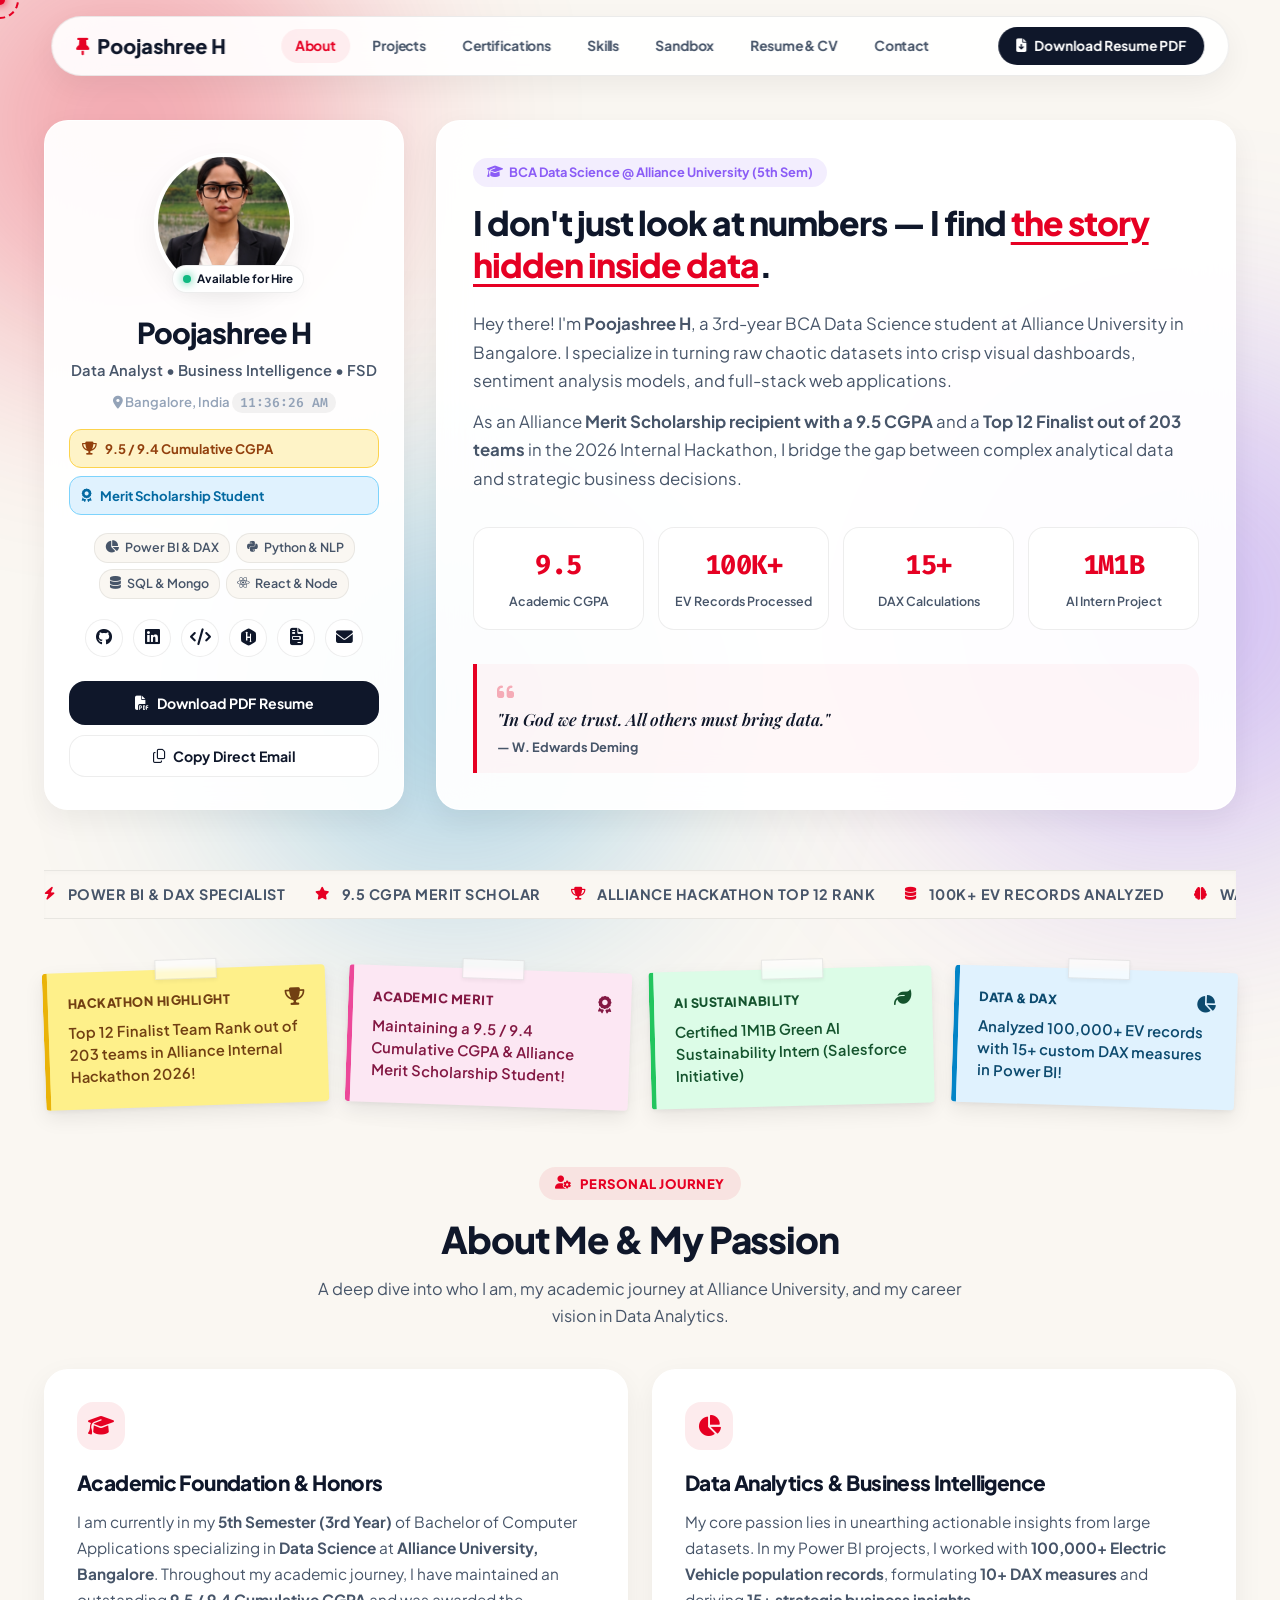
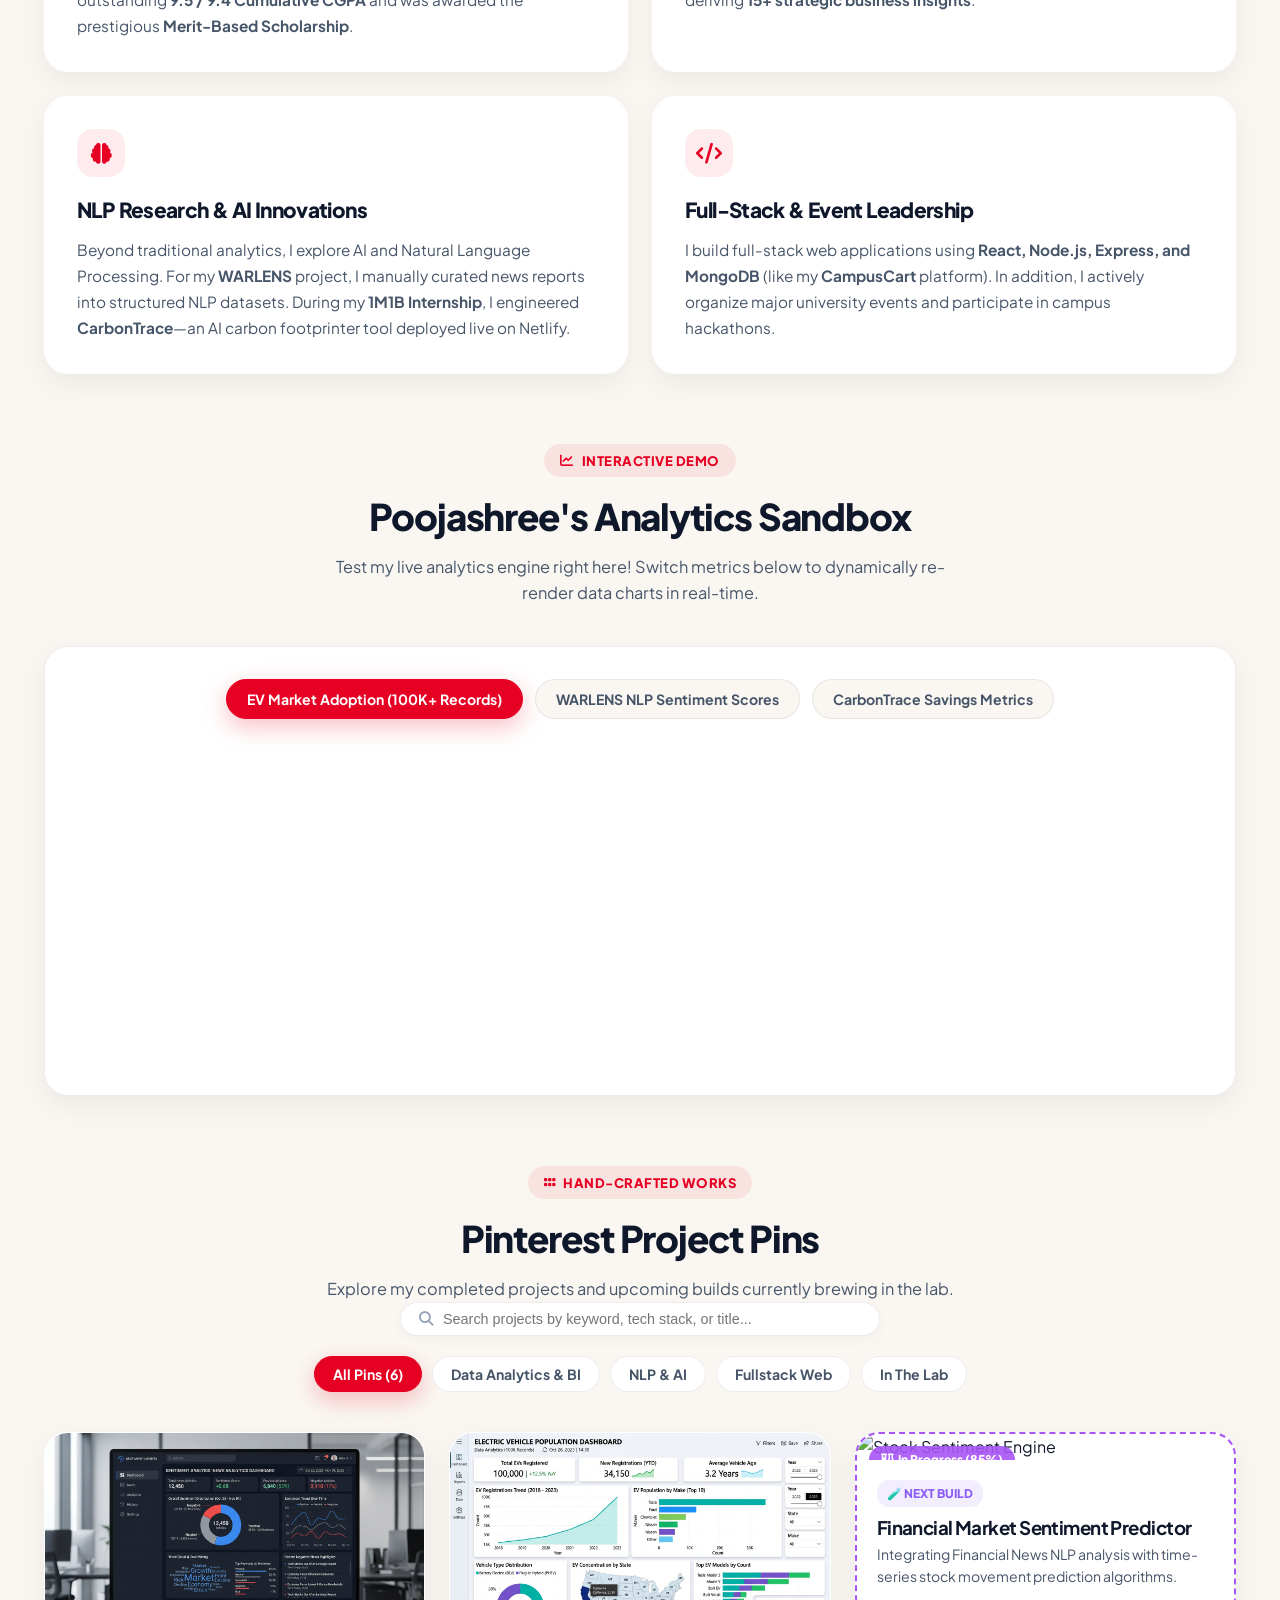
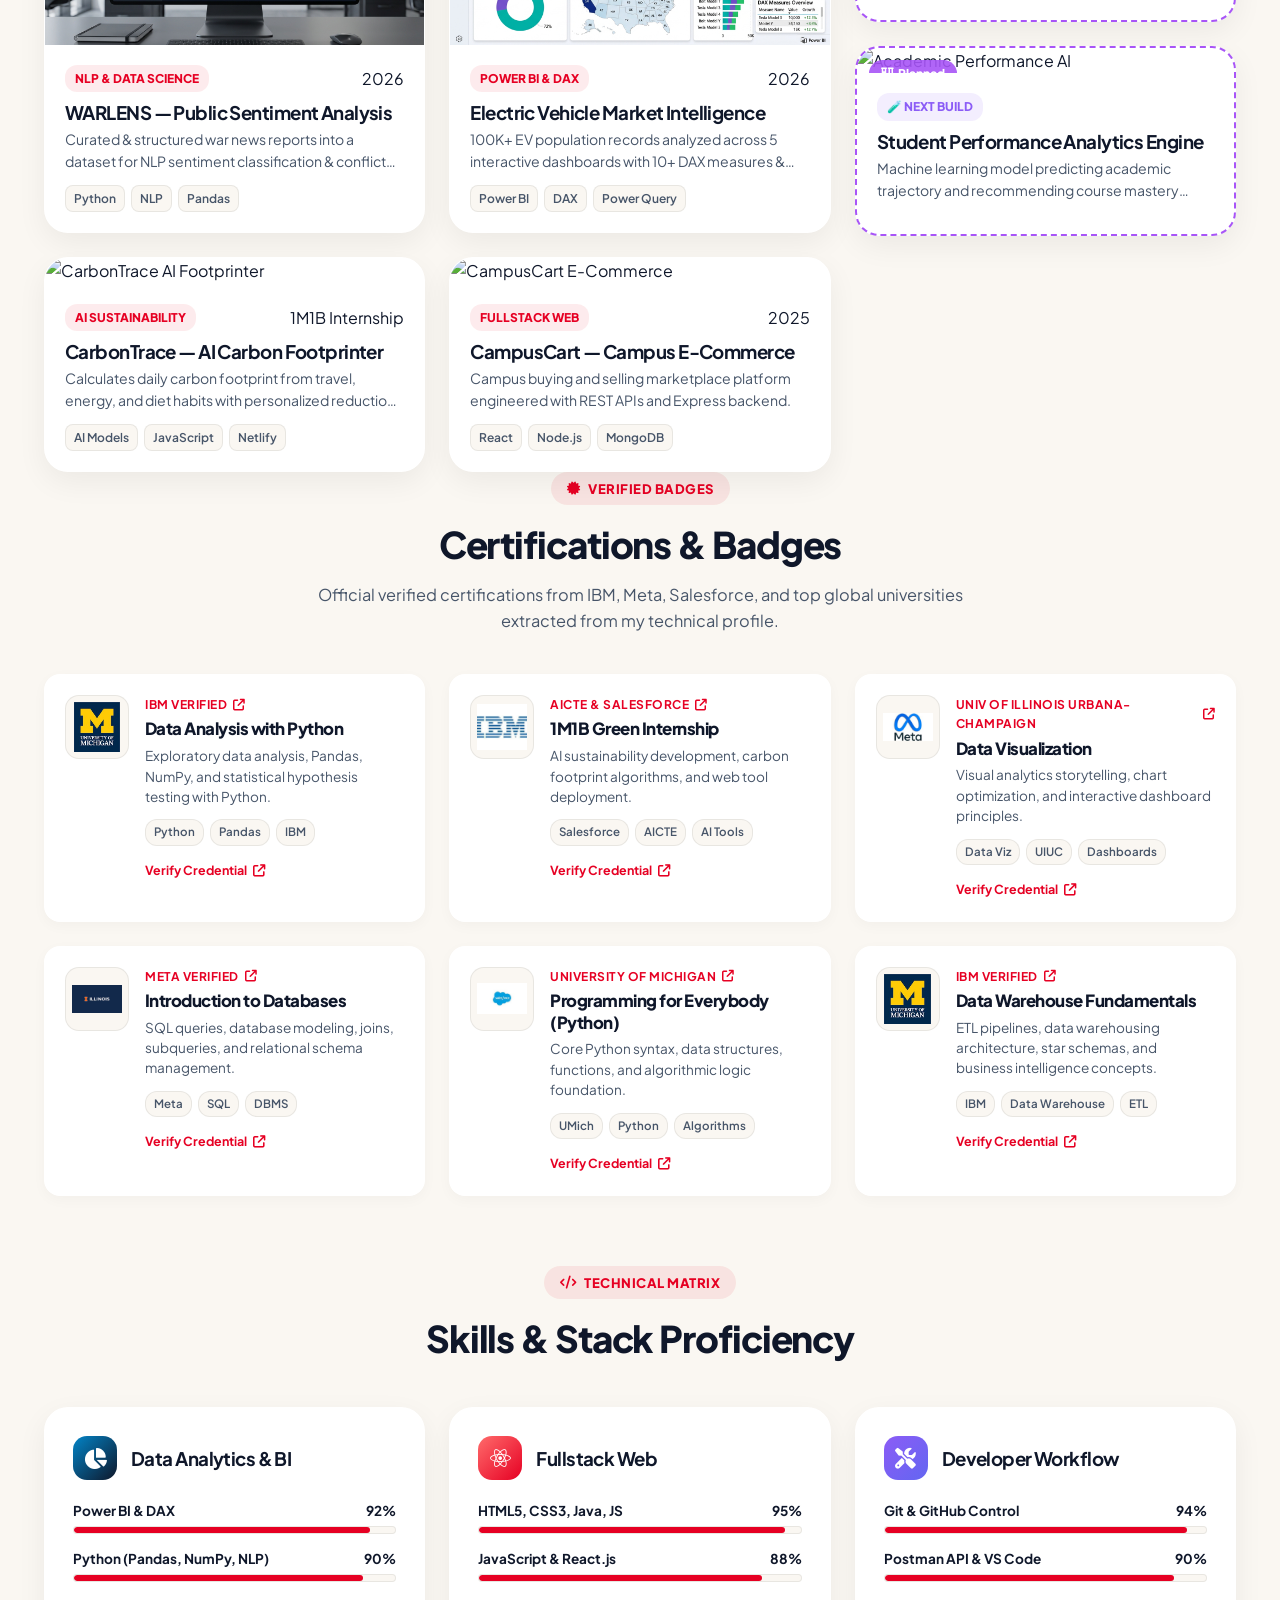
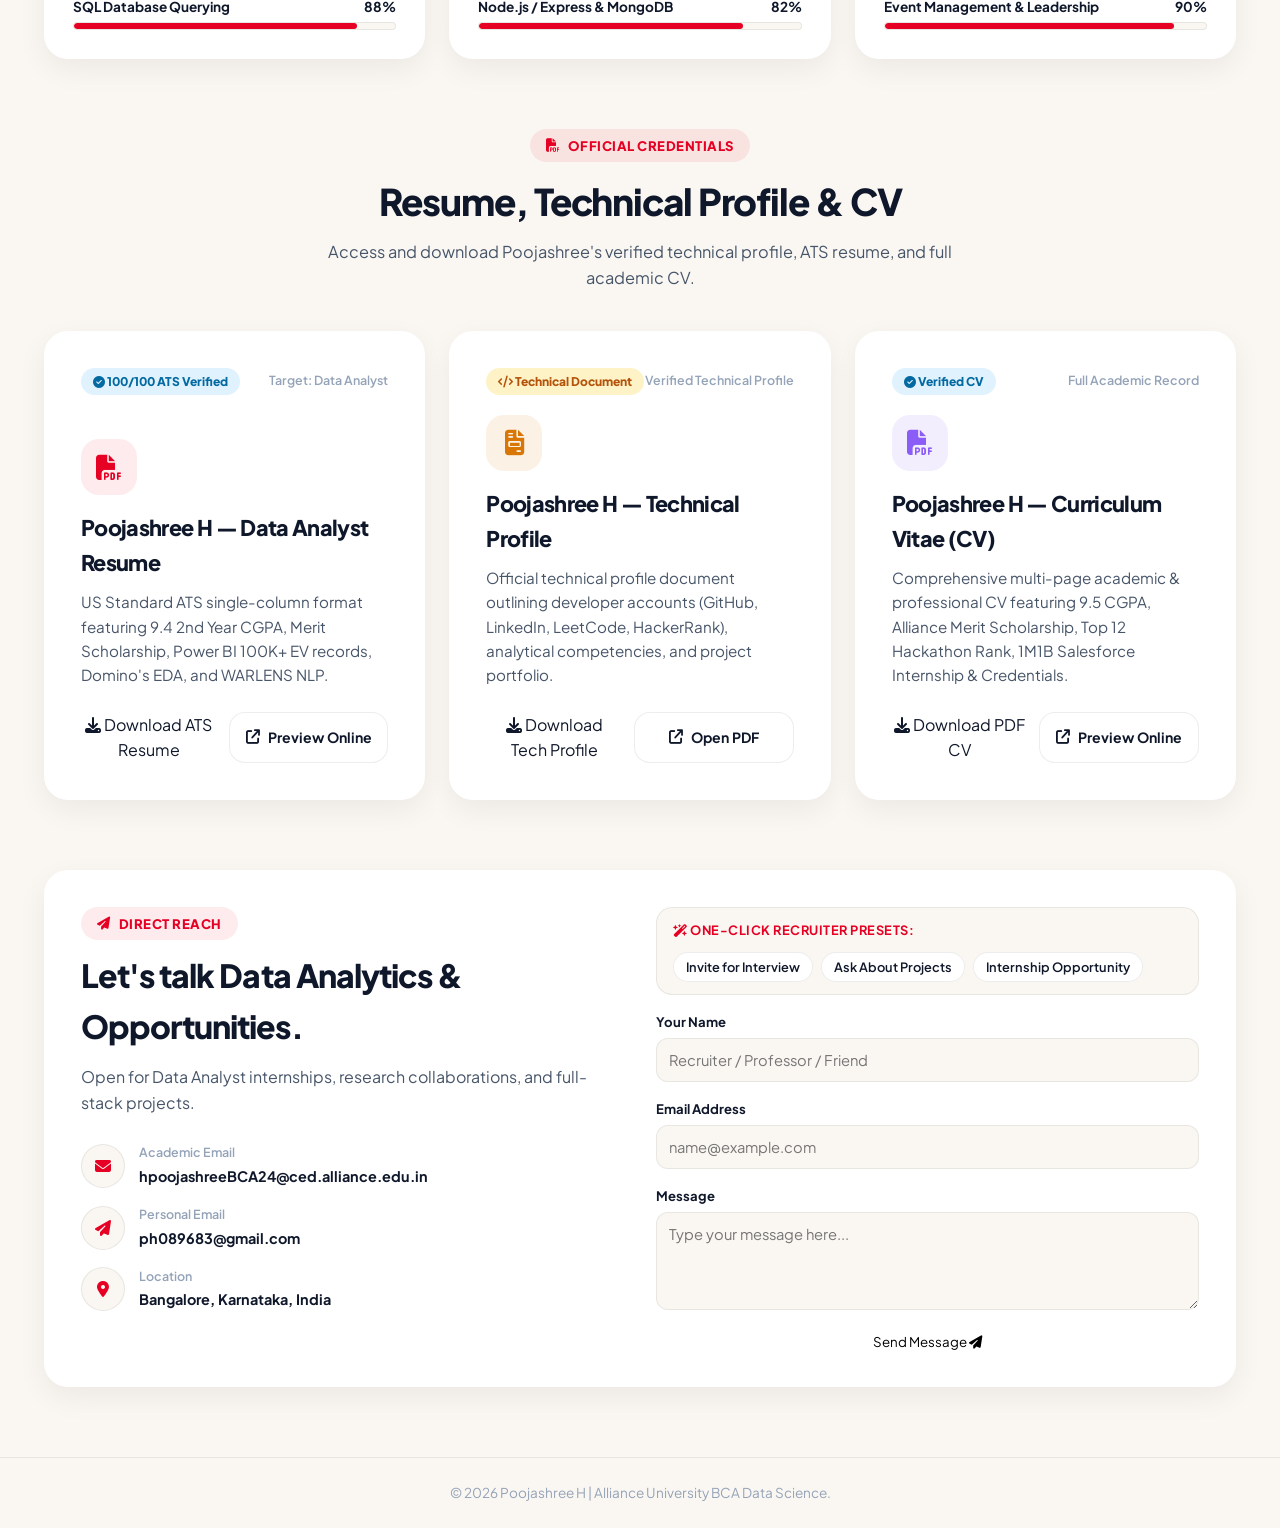
==== commit 9f9460e7: "Remove portfolio walkthrough" ====
--- a/index.html
+++ b/index.html
@@ -115,9 +115,7 @@
             <a href="assets/Poojashree_H_American_ATS_Resume.pdf" download class="action-btn download-btn">
               <i class="fa-solid fa-file-pdf"></i> Download PDF Resume
             </a>
-            <button class="action-btn copy-btn" id="watch-presentation-btn" style="border: 2px solid var(--accent-pink); color: var(--accent-pink); font-weight: 700;">
-              <i class="fa-solid fa-circle-play" style="color: var(--accent-pink);"></i> Watch Portfolio Walkthrough
-            </button>
+            
             <button class="action-btn copy-btn" id="copy-email-btn">
               <i class="fa-regular fa-copy"></i> Copy Direct Email
             </button>
